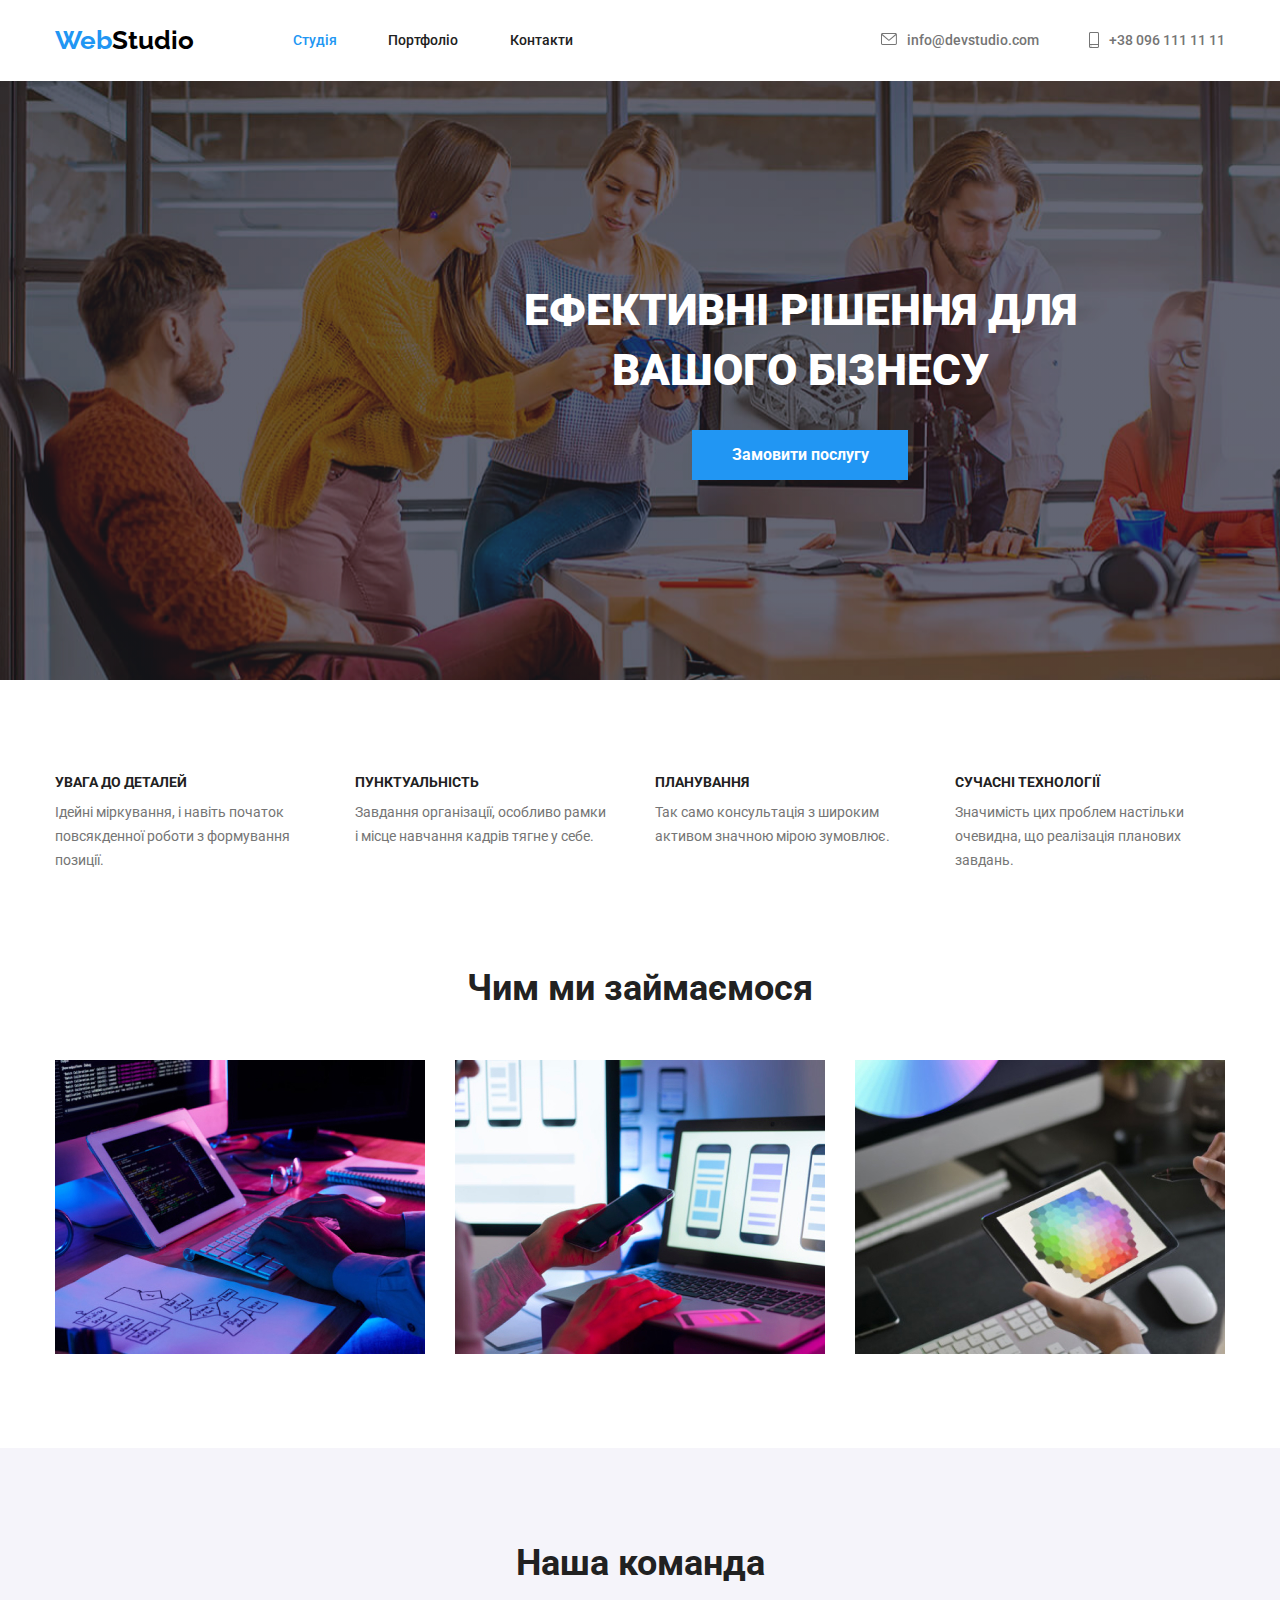
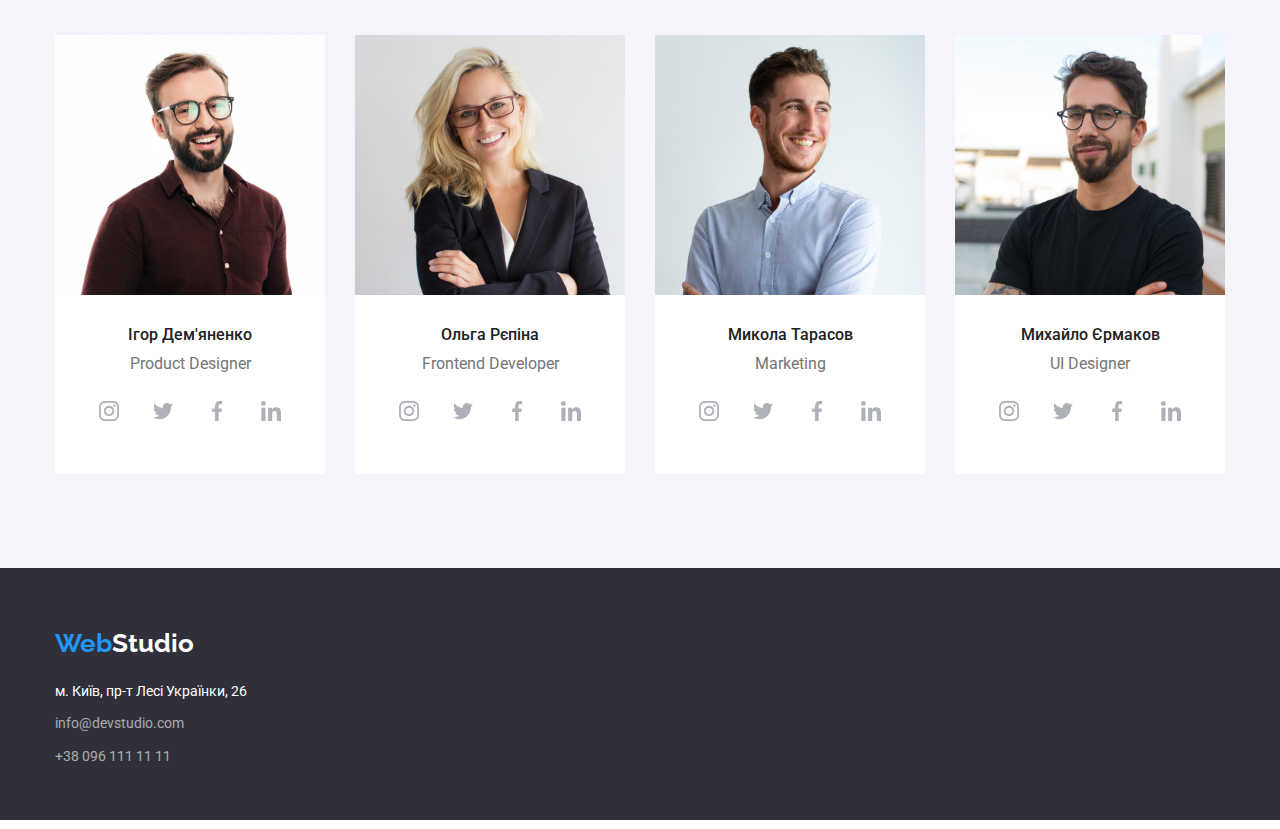
==== index.html @ 6aa3ef72 "Пробовал сделать ховер в хедере" ====
<!DOCTYPE html>
<html lang="en">
  <head>
    <meta charset="UTF-8" />
    <meta http-equiv="X-UA-Compatible" content="IE=edge" />
    <meta name="viewport" content="width=device-width, initial-scale=1.0" />
    <title>firstwork</title>
    <link rel="stylesheet" href="https://cdn.jsdelivr.net/npm/modern-normalize@1.1.0/modern-normalize.min.css">
    <link rel="stylesheet" href="./css/styles.css" />
    <link rel="preconnect" href="https://fonts.googleapis.com">
<link rel="preconnect" href="https://fonts.gstatic.com" crossorigin>
<link href="https://fonts.googleapis.com/css2?family=Raleway:wght@700&family=Roboto:wght@400;500;700&display=swap" rel="stylesheet">
  </head>

  <body>
    <header> 
      <div class="conteiner conteiner_header">
      <!-- logo -->
  
        <a class="logo" href="/">
        <p class="logo_studio">
          <span class="logo-web">Web</span>Studio</p>
      </a>
      
      <!-- navigation -->
      <nav class="nav">
        
        <ul class="nav_mid">
          <li class="nav_mid_one">
            <a class="nav_mid_active" href="">Студія</a>
          </li>
          <li class="nav_mid_two">
            <a class="nav_mid_portfolio" href="./portfolio.html">Портфоліо</a>
          </li>
          <li class="nav_mid_three">
            <a class="nav_mid_kontact" href="">Контакти</a>
          </li>
         </ul>
        
      

      

      <!-- navigationRight -->
      
      <ul class="nav_right">
         <div class="nav_right_logo_mail">
         <li>
          <svg class="icon_nav_right_mail">
          <use href="./images/sprite/symbol-defs.svg#icon-mail"></use>
          </svg>
         </li>
         <li>
          <a class="nav_right_mail" href="mailto:info@devstudio.com">info@devstudio.com</a>
         </li>
        </div>
         <div class="nav_right_number">
        <li>
          <a class="nav_right_num_color" href="tel:+380961111111">+38 096 111 11 11</a>
        </li>
        <svg class="icon-smartphone">
          <use href="./images/sprite/symbol-defs.svg#icon-smartphone"></use>
        </svg>
        </div>
      </ul>
      </nav>

    </header>

    <main>
      <!-- hero -->
    
      <section>
        <div class="conteiner hero_sect">
          <h1 class="hero_title">
          ЕФЕКТИВНІ РІШЕННЯ ДЛЯ
          ВАШОГО БІЗНЕСУ
         </h1>
    
        <button class="hero_btn" type="button">Замовити послугу</button>
        </div>
      </section>
    

      <!-- peculiarity -->
      <section class="peculiarity conteiner">
        <ul class="peculiarity-conteiner">
          <li class="peculiarite-item">
            <h3 class="peculiarity-title">УВАГА ДО ДЕТАЛЕЙ</h3>
            <p class="peculiarity-text">
              Ідейні міркування, і навіть початок повсякденної роботи з
              формування позиції.
            </p>
          </li>
          <li class="peculiarite-item">
            <h3 class="peculiarity-title">ПУНКТУАЛЬНІСТЬ</h3>
            <p class="peculiarity-text">
              Завдання організації, особливо рамки<br /> і місце навчання кадрів тягне
              у себе.
            </p>
          </li>
          <li class="peculiarite-item">
            <h3 class="peculiarity-title">ПЛАНУВАННЯ</h3>
            <p class="peculiarity-text">
              Так само консультація з широким активом значною мірою зумовлює.
            </p>
          </li>
          <li class="peculiarite-item">
            <h3 class="peculiarity-title">СУЧАСНІ ТЕХНОЛОГІЇ</h3>
            <p class="peculiarity-text">
              Значимість цих проблем настільки очевидна, що реалізація планових
              завдань.
            </p>
          </li>
        </ul>
      </section>
      <!-- progects -->
      <section class="progects">
        <div class="conteiner">
        <h2 class="progects_title">Чим ми займаємося</h2>
        <ul class="progect_img">
          <li>
            <img
              src="/images/whatwedo/noyt.jpg"
              alt="Ноутбук"
              width="370"
              height="294"
            />
          </li>
          <li>
            <img
              src="/images/whatwedo/tel.jpg"
              alt="Ноутбук и телефон"
              width="370"
              height="294"
            />
          </li>
          <li>
            <img
              src="/images/whatwedo/plansh.jpg"
              alt="Планшет"
              width="370"
              height="294"
            />
          </li>
        </ul>
      </div>
      </section>

      <!-- team -->
      <section class="team">
        <div class="conteiner">
        <h2 class="team_title">Наша команда</h2>
        <ul class="team_group">
          <li>
            <img class="team_img"
              src="/images/personal/pers1.jpg"
              alt="Первый сотрудник мужчина"
              width="270"
              height="260"
            />
            <div class="team_info">
              <p class="team_name">Ігор Дем'яненко</p>
              <p class="team_job">Product Designer</p>
              
          
                <ul class="team_icons">
                  <li>
                    <a class="team_icons_link" href="">
                    <svg class="team_icons_group">
                      <use href="./images/sprite/symbol-defs.svg#icon-instagram"></use>
                    </svg>  
                    </a>
                  </li>
                  <li>
                    <a class="team_icons_link" href="">
                    <svg class="team_icons_group">
                      <use href="./images/sprite/symbol-defs.svg#icon-twitter"></use>
                    </svg>
                    </a>
                  </li>
                  <li>
                    <a class="team_icons_link" href="">
                    <svg class="team_icons_group">
                      <use href="./images/sprite/symbol-defs.svg#icon-facebook"></use>
                    </svg>
                  </a>
                </li>
                  <li>
                    <a class="team_icons_link" href="">
                    <svg class="team_icons_group">
                        <use href="./images/sprite/symbol-defs.svg#icon-linkedin"></use>
                      </svg>
                    </a>
                  </li>
                </ul>

              
            </div>
          </li>
          <li>
            <img class="team_img"
              src="/images/personal/pers2.jpg"
              alt="Сотрудница"
              width="270"
              height="260"
            />
            <div class="team_info">
              <p class="team_name">Ольга Рєпіна</p>
              <p class="team_job">Frontend Developer</p>
              <ul class="team_icons">
                <li>
                  <a class="team_icons_link" href="">
                  <svg class="team_icons_group">
                    <use href="./images/sprite/symbol-defs.svg#icon-instagram"></use>
                  </svg>  
                  </a>
                </li>
                <li>
                  <a class="team_icons_link" href="">
                  <svg class="team_icons_group">
                    <use href="./images/sprite/symbol-defs.svg#icon-twitter"></use>
                  </svg>
                  </a>
                </li>
                <li>
                  <a class="team_icons_link" href="">
                  <svg class="team_icons_group">
                    <use href="./images/sprite/symbol-defs.svg#icon-facebook"></use>
                  </svg>
                </a>
              </li>
                <li>
                  <a class="team_icons_link" href="">
                  <svg class="team_icons_group">
                      <use href="./images/sprite/symbol-defs.svg#icon-linkedin"></use>
                    </svg>
                  </a>
                </li>
              </ul>
            </div>
          </li>
          <li>
            <img class="team_img"
              src="/images/personal/pers3.jpg"
              alt="Второй сотрудник"
              width="270"
              height="260"
            />
            <div class="team_info">
              <p class="team_name">Микола Тарасов</p>
              <p class="team_job">Marketing</p>
              <ul class="team_icons">
                <li>
                  <a class="team_icons_link" href="">
                  <svg class="team_icons_group">
                    <use href="./images/sprite/symbol-defs.svg#icon-instagram"></use>
                  </svg>  
                  </a>
                </li>
                <li>
                  <a class="team_icons_link" href="">
                  <svg class="team_icons_group">
                    <use href="./images/sprite/symbol-defs.svg#icon-twitter"></use>
                  </svg>
                  </a>
                </li>
                <li>
                  <a class="team_icons_link" href="">
                  <svg class="team_icons_group">
                    <use href="./images/sprite/symbol-defs.svg#icon-facebook"></use>
                  </svg>
                </a>
              </li>
                <li>
                  <a class="team_icons_link" href="">
                  <svg class="team_icons_group">
                      <use href="./images/sprite/symbol-defs.svg#icon-linkedin"></use>
                    </svg>
                  </a>
                </li>
              </ul>
            </div>
          </li>
          <li>
            <img class="team_img"
              src="/images/personal/pers4.jpg"
              alt="Третий сотрудник"
              width="270"
              height="260"
            />

            <div class="team_info">
              <p class="team_name">Михайло Єрмаков</p>
              <p class="team_job">UI Designer</p>
              <ul class="team_icons">
                <li>
                  <a class="team_icons_link" href="">
                  <svg class="team_icons_group">
                    <use href="./images/sprite/symbol-defs.svg#icon-instagram"></use>
                  </svg>  
                  </a>
                </li>
                <li>
                  <a class="team_icons_link" href="">
                  <svg class="team_icons_group">
                    <use href="./images/sprite/symbol-defs.svg#icon-twitter"></use>
                  </svg>
                  </a>
                </li>
                <li>
                  <a class="team_icons_link" href="">
                  <svg class="team_icons_group">
                    <use href="./images/sprite/symbol-defs.svg#icon-facebook"></use>
                  </svg>
                </a>
              </li>
                <li>
                  <a class="team_icons_link" href="">
                  <svg class="team_icons_group">
                      <use href="./images/sprite/symbol-defs.svg#icon-linkedin"></use>
                    </svg>
                  </a>
                </li>
              </ul>
            </div>
          </li>
        </ul>
      </div>
      </section>
    </main>

    <footer class="footer">
      <!-- footer -->
      <div class="conteiner">
      <a class="logo" href="/">
        <p class="logo-studio_footer"><span class="logo-web">Web</span>Studio</p>
      </a>
      <address class="address">
        <ul class="address_info">
          <li class="address_address">
            <a class="address_city" href="">м. Київ, пр-т Лесі Українки, 26</a>
          </li>
          <li class="address_address">
            <a class="address_link" href="mailto:info@devstudio.com">info@devstudio.com</a>
          </li>
          <li class="address_address">
            <a class="address_phone" href="tel:+380961111111">+38 096 111 11 11</a>
          </li>
        </ul>
      </address>
    </div>
    </footer>


  </body>
</html>
---- css/styles.css ----
/* 
цвет основного текста #757575 
цвет заголовков #212121
цвет при фокусе #2196F3
цвет в футере и при наведени на кнопки #FFFFFF
*/

:root{
    --primary-text-color: #757575;
    --title-text-color: #212121;
    --white-color: #FFFFFF;
    --accent-color: #2196F3;
    --bck-portfolio: #F5F4FA;
    --bckground-color: #2F303A;
    --social-icons: #AFB1B8
}
body{
    font-family: 'roboto';
    font-style: normal;
    font-weight: 400;
    color: var(--title-text-color);

    /* Убрал точки и подчеркивания */
}
li{
    list-style: none;
}
a{
    text-decoration: none;
}
                 /* h1 h2 h3 h4 */
.h2, h3, h4{
    font-weight: 700;
}
/* Убрал отступы */
h1, 
h2,
h3,
h4,
p {
    margin-top: 0;
    margin-bottom: 0;
}
ul,
ol {
    margin-top: 0;
    margin-bottom: 0;
    padding-left: 0;
}
/* Что-бы не было отступов между картинками */
img {
    display: block;
}
.link {
    text-decoration: none;
}
.list {
    list-style: none;
}
.conteiner {
    width: 1200px;
    margin-left: auto;
    margin-right: auto;
    padding-left: 15px;
    padding-right: 15px;
}
/* =============================HEADER SECTION ============================*/
/* LOGO */
.conteiner_header {
    display: flex;
    align-items: center;

}


.logo{
    text-decoration: none;
    font-family: 'raleway';
    font-weight: 700;
    font-size: 26px;
    line-height: 1.2;
}

.logo_studio{
    color: #000000;
    margin-right: 93px;
    width: 145px;
}

.logo-web{
    color: var(--accent-color);
}

/* NAVIGATION */
.nav{
    display: flex;
    flex-grow: 1;
    color: var(--title-text-color);
    font-weight: 500;
    font-size: 14px;
    line-height: 1.2;
    padding-bottom: 32px;
    padding-top: 32px;
}
.nav_mid_active{
    color: var(--accent-color);
}
/* nav mid portfolio */
.nav_mid {
    display: flex;
}
a.nav_mid_st{
    text-decoration: none;
}
.nav_mid_st ,.nav_mid_portfolio ,.nav_mid_kontact{
    text-decoration: none;
    list-style: none;
    color: var(--title-text-color);
    font-weight: 500;
    font-size: 14px;
    line-height: 1.2;
}

.nav_mid_one,
.nav_mid_two,
.nav_mid_three:not(:last-child) {
    margin-right: 50px;
}
.nav_mid_one {
    width: 45px;
}
.nav_mid_two {
    width: 72px;
}
.nav_mid_three {
    width: 64px;
}
/* NAV RIGHT */
.nav_right {
    display: flex;
    margin-left: auto;
    gap: 50px;
    color: var(--primary-text-color);
}

.nav_right_logo_mail {
    display: flex;
    align-items: center;
    gap: 10px;
}
.icon_nav_right_mail {
    fill: var(--primary-text-color);
    border: 24px;
    width: 16px;
    height: 12px;
}

.icon_nav_right_mail:hover {
    fill: var(--accent-color);
}
a.nav_right_mail{
    text-decoration: none;
    color: var(--primary-text-color);
}
a.nav_right_mail:hover {
    color: var(--accent-color);
}

.nav_right_number{
    display: flex;
    flex-direction: row-reverse;
    align-items: center;
    gap: 10px;
}
.nav_right_num_color {
    color: var(--primary-text-color);
}
.nav_right_num_color:hover {
    color: #2196F3;
}
.icon-smartphone {
    width: 10px;
    height: 16px;
    fill: var(--primary-text-color);
}
.icon-smartphone:hover {
    fill: var(--accent-color);
}
 /* ==========================HEADER SECTION=============================== */

 /* ===========================HERO SECTION ================================*/
.hero_sect {
    display: flex;
    flex-direction: column;
    align-items: center;
    width: 1600px;
    padding-top: 200px;
    padding-bottom: 200px;
    background-color: #C4C4C4;
    background-image:linear-gradient(rgba(47, 48, 58, 0.4),rgba(47, 48, 58, 0.4)), url(/images/hero/hero.png);
    background-size: cover;
}
.hero_title {
    text-align: center;
    width: 696px;
    font-weight: 900;
    font-size: 44px;
    line-height: 1.36;
    color: var(--white-color);
    margin-bottom: 30px;
}

.hero_btn {
    width: 216px;
    height: 50px;
    padding: 0;
    border: 0;
    text-align: center;
    font-family: Roboto;
    color: var(--white-color);
    background-color: var(--accent-color);
    font-weight: 700;
    font-size: 16px;
    line-height: 1.9;
} 




 /*============================= HERO SECTION============================== */

 /*=========================== PECULIARITY SECTION========================*/

.peculiarity-conteiner{
    display: flex;
    padding-top: 94px;
    gap: 30px;
    padding-bottom: 47px;
}
.peculiarite-item{
    width: 270px;
}                             
.peculiarity-title{
    font-size: 14px;
    line-height: 1.2;
    margin-bottom: 10px;
}

.peculiarity-text{
    width: 255px;
    color: var(--primary-text-color);
    font-size: 14px;
    line-height: 1.7;
}
  /*=========================PECULIARITY SECTION=======================*/

/* =============================PROGECTS SECTION =======================*/

.progects_title{
    padding-top: 47px;
    font-size: 36px;
    line-height: 1.2;
    display: block;
    text-align: center;
    margin-bottom: 50px;
}
    

.progect_img {
    display: flex;
    gap: 30px;
    padding-bottom: 94px;
}
  /* =========================PROGECTS SECTION ========================*/

/* ============================TEAM SECTION ============================*/
.team {
    background-color: #F5F4FA;;
    padding-bottom: 94px;

}
.team_title{
    font-size: 36px;
    line-height: 1.2;
    display: block;
    text-align: center;
    margin-bottom: 50px;
    padding-top: 94px;
}
.team_group {
    display: flex;
    gap: 30px;
}

.team_info {
    padding-top: 30px;
    text-align: center;
    background-color: var(--white-color);

}

.team_name{
    font-weight: 500;
    font-size: 16px;
    line-height: 1.2;
    margin-bottom: 10px;
    
}
.team_job{
    color: var(--primary-text-color);
    font-size: 16px;
    line-height: 1.2;
    text-align: center;
}
.team_icons {
    padding-bottom: 41px;
    display: flex;
    margin-top: 16px;
    justify-content: center;
    gap: 10px;
}
.team_icons_link {
    display: flex;
    justify-content: center;
    align-items: center;
    border-radius: 50%;
    width: 44px;
    height: 44px;
}
.team_icons_link:hover,
.team_icons_link:focus {
    background-color: var(--accent-color);
}

.team_icons_group {
    width: 20px;
    height: 20px;
    fill: var(--social-icons);
}
.team_icons_link:hover .team_icons_group,
.team_icons_link:focus .team_icons_group {
    fill: var(--white-color);
}
  /* ============================TEAM SECTION ==========================*/

/*================================ FOOTER SECTION/ ====================*/
.footer {
    height: 252px;
    background-color: var(--bckground-color);
}            
                  

.logo-studio_footer {
    color: var(--white-color);   
    padding-top: 60px;
    margin-bottom: 20px;
}
.address_info {
    width: 231px;
    padding-bottom: 60px;
    font-size: 14px;
    line-height: 1.7;
    font-style: normal;
    display: block;
}
.address_address:not(:last-child) {
    margin-bottom: 9px;
}
.address_city {
    color: var(--white-color);
}
.address_link{
    color: rgba(255, 255, 255, 0.6);
}
.address_phone {
    color: rgba(255, 255, 255, 0.6);
}
/* =======================FOOTER SECTION========================/ */

  /* =====================PORTFOLIO SECTION======================*/

         
.portfolio_button{
    
    padding-top: 94px;
    display: flex;
    justify-content: center;
    column-gap: 8px;
    margin-bottom: 34px;
}

.p_button {
    height: 38px;
    border: 0;
    font-family: roboto;
    font-style: normal;
    font-weight: 500;
    font-size: 16px;
    line-height: 1.62;
}
.p_button:hover {
    background-color: var(--accent-color);
    color: var(--white-color);
}

.portfolio_btn_one {
    padding-left: 25px;
    padding-right: 25px;
    
   
    min-width: 72px;
}
.portfolio_btn_two {
    
    min-width: 125px;
}
.portfolio_btn_three {
   
    min-width: 112px;

}
.portfolio_btn_fore {
    
    min-width: 103px;

}
.portfolio_btn_five{
    min-width: 130px;

}
/* PORTFOLIO_IMG */
.portfolio_img{
    padding-bottom: 94px;
    display: flex;
    flex-wrap: wrap;
    row-gap: 30px;
    column-gap: 30px;
}
.p_block {
    width: 370px;
    height: 404px;
}
.portfolio_img_info {
    padding-top: 20px;
    padding-bottom: 20px;
    padding-left: 24px;
}
.portfolio_title{
    font-size: 18px;
    line-height: 2;
    margin-bottom: 4px;
}
.portfolio_text{
    color: var(--primary-text-color);
    font-size: 16px;
    line-height: 1.9;
}





 /* ========================PORTFOLIO SECTION===========================*/
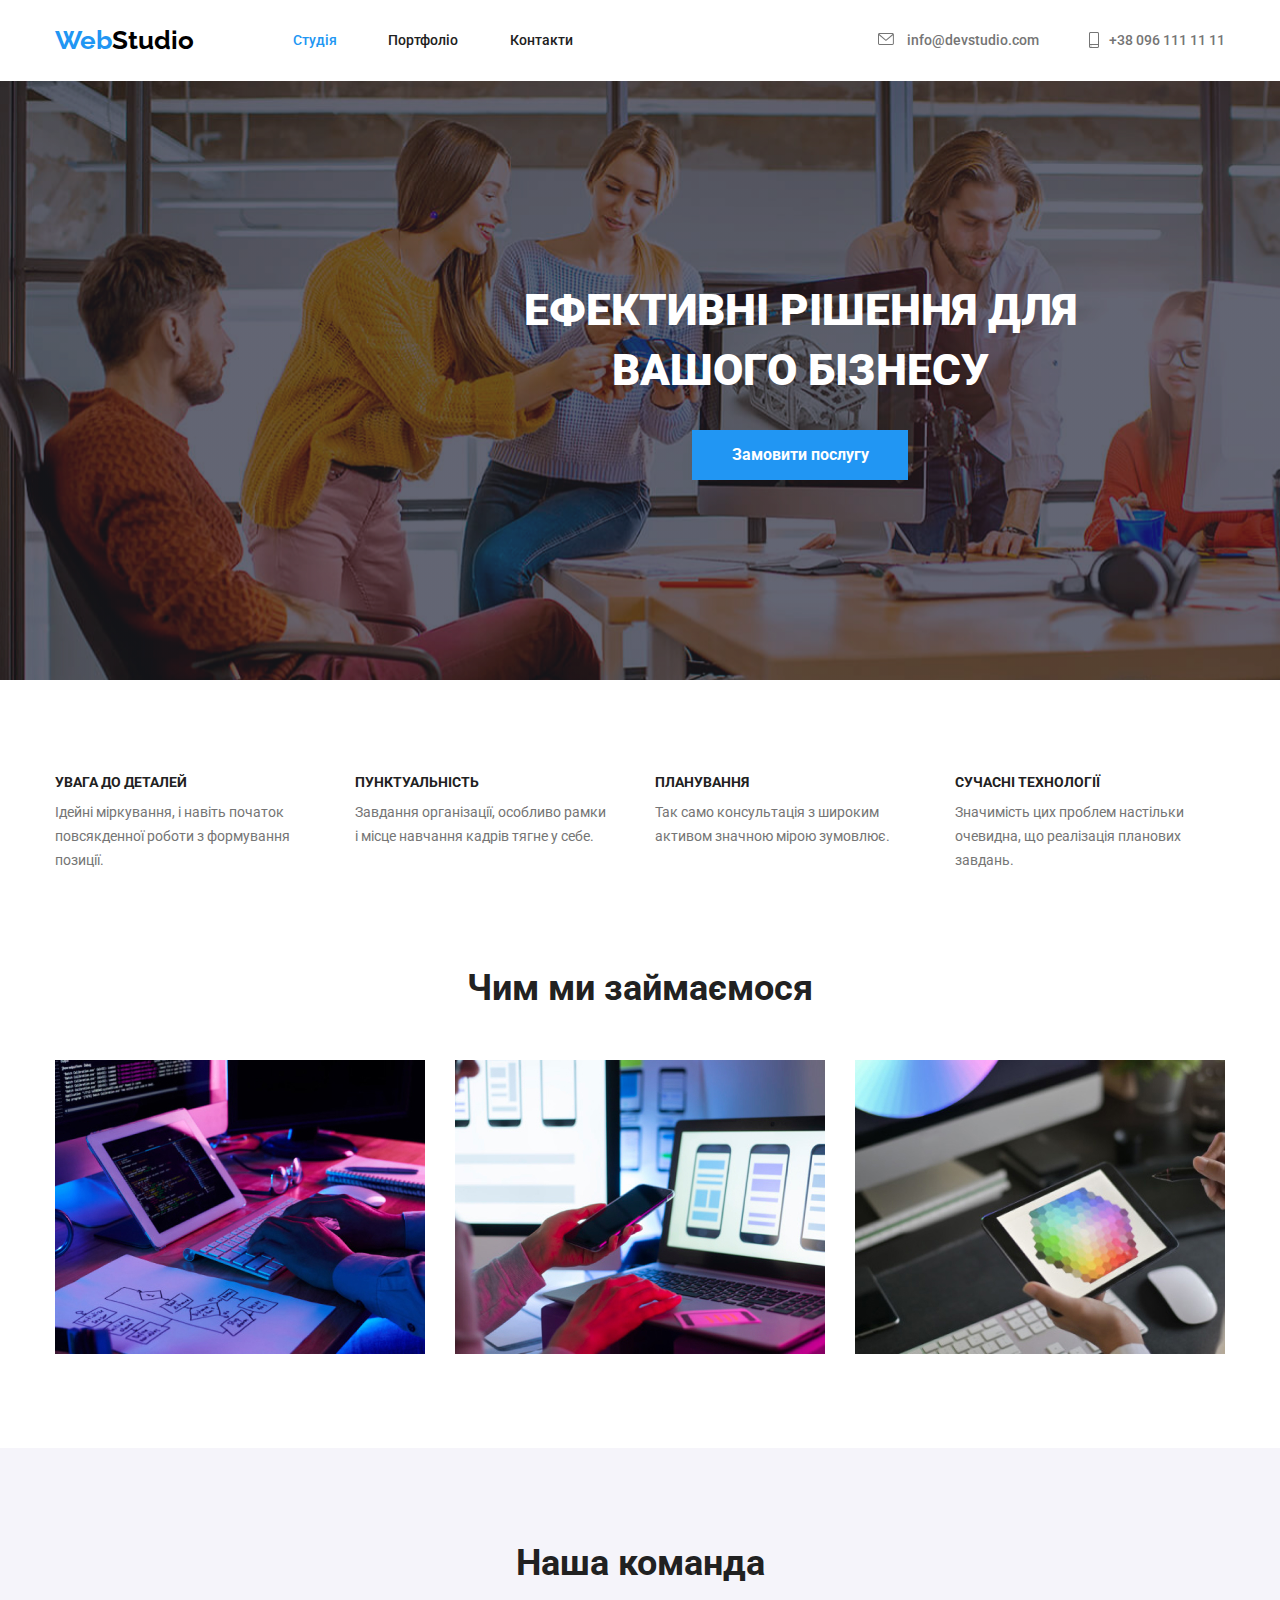
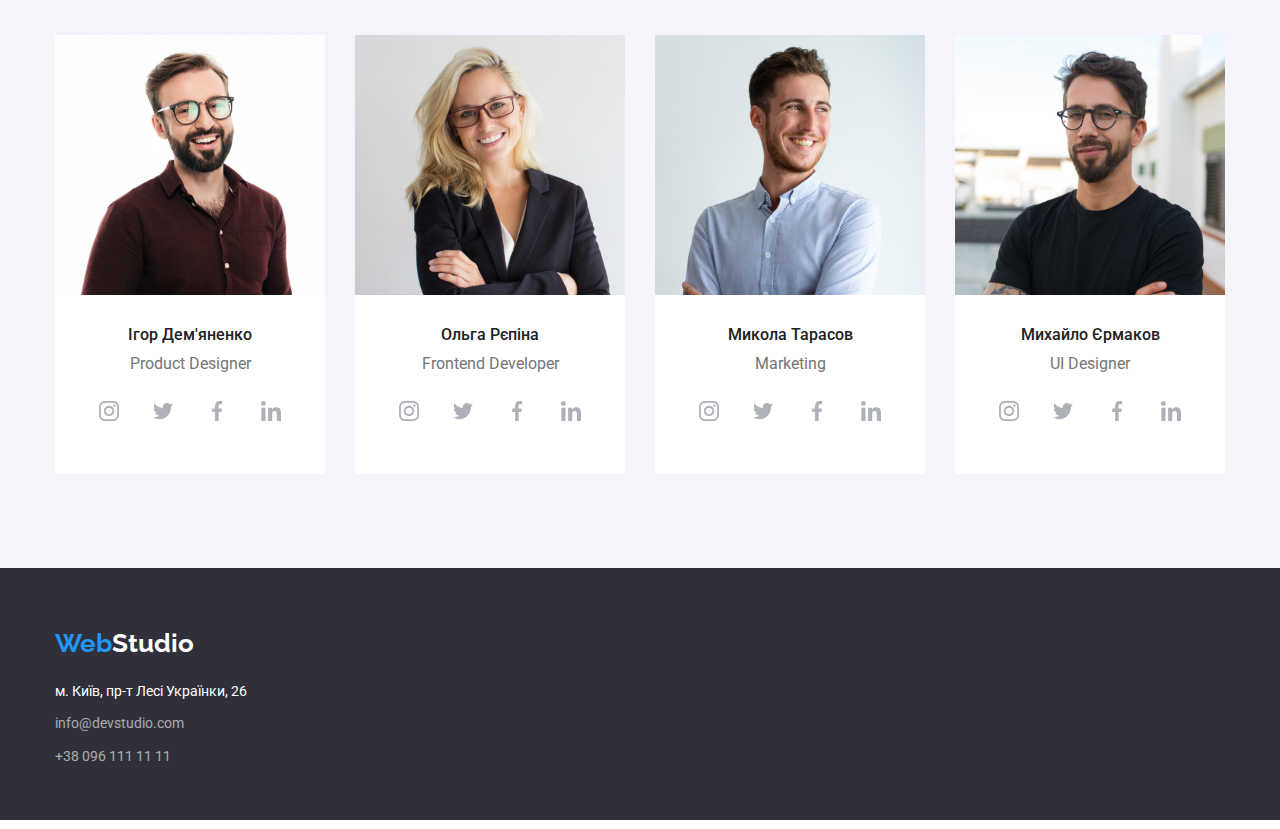
==== commit 4ecadba9: "Опять переделал правую навигацию в хедере" ====
--- a/index.html
+++ b/index.html
@@ -45,22 +45,33 @@
       
       <ul class="nav_right">
          <div class="nav_right_logo_mail">
-         <li>
-          <svg class="icon_nav_right_mail">
-          <use href="./images/sprite/symbol-defs.svg#icon-mail"></use>
+
+        
+
+         <li class="nav_right_mail_group">
+           <svg 
+            width="16"
+            height="12" 
+            class="icon_nav_right_mail">
+            <use class="icon_nav_right_mail_io" href="./images/sprite/symbol-defs.svg#icon-mail"></use>
+           </svg>
+           <a class="nav_right_mail" href="mailto:info@devstudio.com">info@devstudio.com</a> 
+        </li>
+
+        </div>
+
+         <div class="nav_right_number">
+        <li class="nav_right_number_group">
+          <svg
+           width="10"
+           height="16" 
+             class="icon-smartphone">
+            <use href="./images/sprite/symbol-defs.svg#icon-smartphone"></use>
           </svg>
-         </li>
-         <li>
-          <a class="nav_right_mail" href="mailto:info@devstudio.com">info@devstudio.com</a>
-         </li>
-        </div>
-         <div class="nav_right_number">
-        <li>
           <a class="nav_right_num_color" href="tel:+380961111111">+38 096 111 11 11</a>
         </li>
-        <svg class="icon-smartphone">
-          <use href="./images/sprite/symbol-defs.svg#icon-smartphone"></use>
-        </svg>
+        
+
         </div>
       </ul>
       </nav>
@@ -198,6 +209,7 @@
               
             </div>
           </li>
+
           <li>
             <img class="team_img"
               src="/images/personal/pers2.jpg"
@@ -241,6 +253,7 @@
             </div>
           </li>
           <li>
+
             <img class="team_img"
               src="/images/personal/pers3.jpg"
               alt="Второй сотрудник"
@@ -251,6 +264,7 @@
               <p class="team_name">Микола Тарасов</p>
               <p class="team_job">Marketing</p>
               <ul class="team_icons">
+
                 <li>
                   <a class="team_icons_link" href="">
                   <svg class="team_icons_group">
@@ -258,6 +272,7 @@
                   </svg>  
                   </a>
                 </li>
+
                 <li>
                   <a class="team_icons_link" href="">
                   <svg class="team_icons_group">
@@ -265,6 +280,7 @@
                   </svg>
                   </a>
                 </li>
+
                 <li>
                   <a class="team_icons_link" href="">
                   <svg class="team_icons_group">
@@ -272,6 +288,7 @@
                   </svg>
                 </a>
               </li>
+
                 <li>
                   <a class="team_icons_link" href="">
                   <svg class="team_icons_group">
@@ -279,9 +296,11 @@
                     </svg>
                   </a>
                 </li>
+
               </ul>
             </div>
           </li>
+
           <li>
             <img class="team_img"
               src="/images/personal/pers4.jpg"
@@ -325,6 +344,7 @@
               </ul>
             </div>
           </li>
+
         </ul>
       </div>
       </section>
--- a/css/styles.css
+++ b/css/styles.css
@@ -140,21 +140,22 @@
     display: flex;
     margin-left: auto;
     gap: 50px;
-    color: var(--primary-text-color);
+    
 }
 
 .nav_right_logo_mail {
     display: flex;
     align-items: center;
-    gap: 10px;
 }
 .icon_nav_right_mail {
     fill: var(--primary-text-color);
     border: 24px;
-    width: 16px;
-    height: 12px;
-}
-
+    margin-right: 10px;
+    
+}
+.nav_right_mail_group {
+    display: block;
+}
 .icon_nav_right_mail:hover {
     fill: var(--accent-color);
 }
@@ -166,11 +167,11 @@
     color: var(--accent-color);
 }
 
-.nav_right_number{
-    display: flex;
-    flex-direction: row-reverse;
-    align-items: center;
-    gap: 10px;
+
+
+.nav_right_number_group {
+    display: flex;
+    justify-self: center;
 }
 .nav_right_num_color {
     color: var(--primary-text-color);
@@ -179,8 +180,7 @@
     color: #2196F3;
 }
 .icon-smartphone {
-    width: 10px;
-    height: 16px;
+    margin-right: 10px;
     fill: var(--primary-text-color);
 }
 .icon-smartphone:hover {
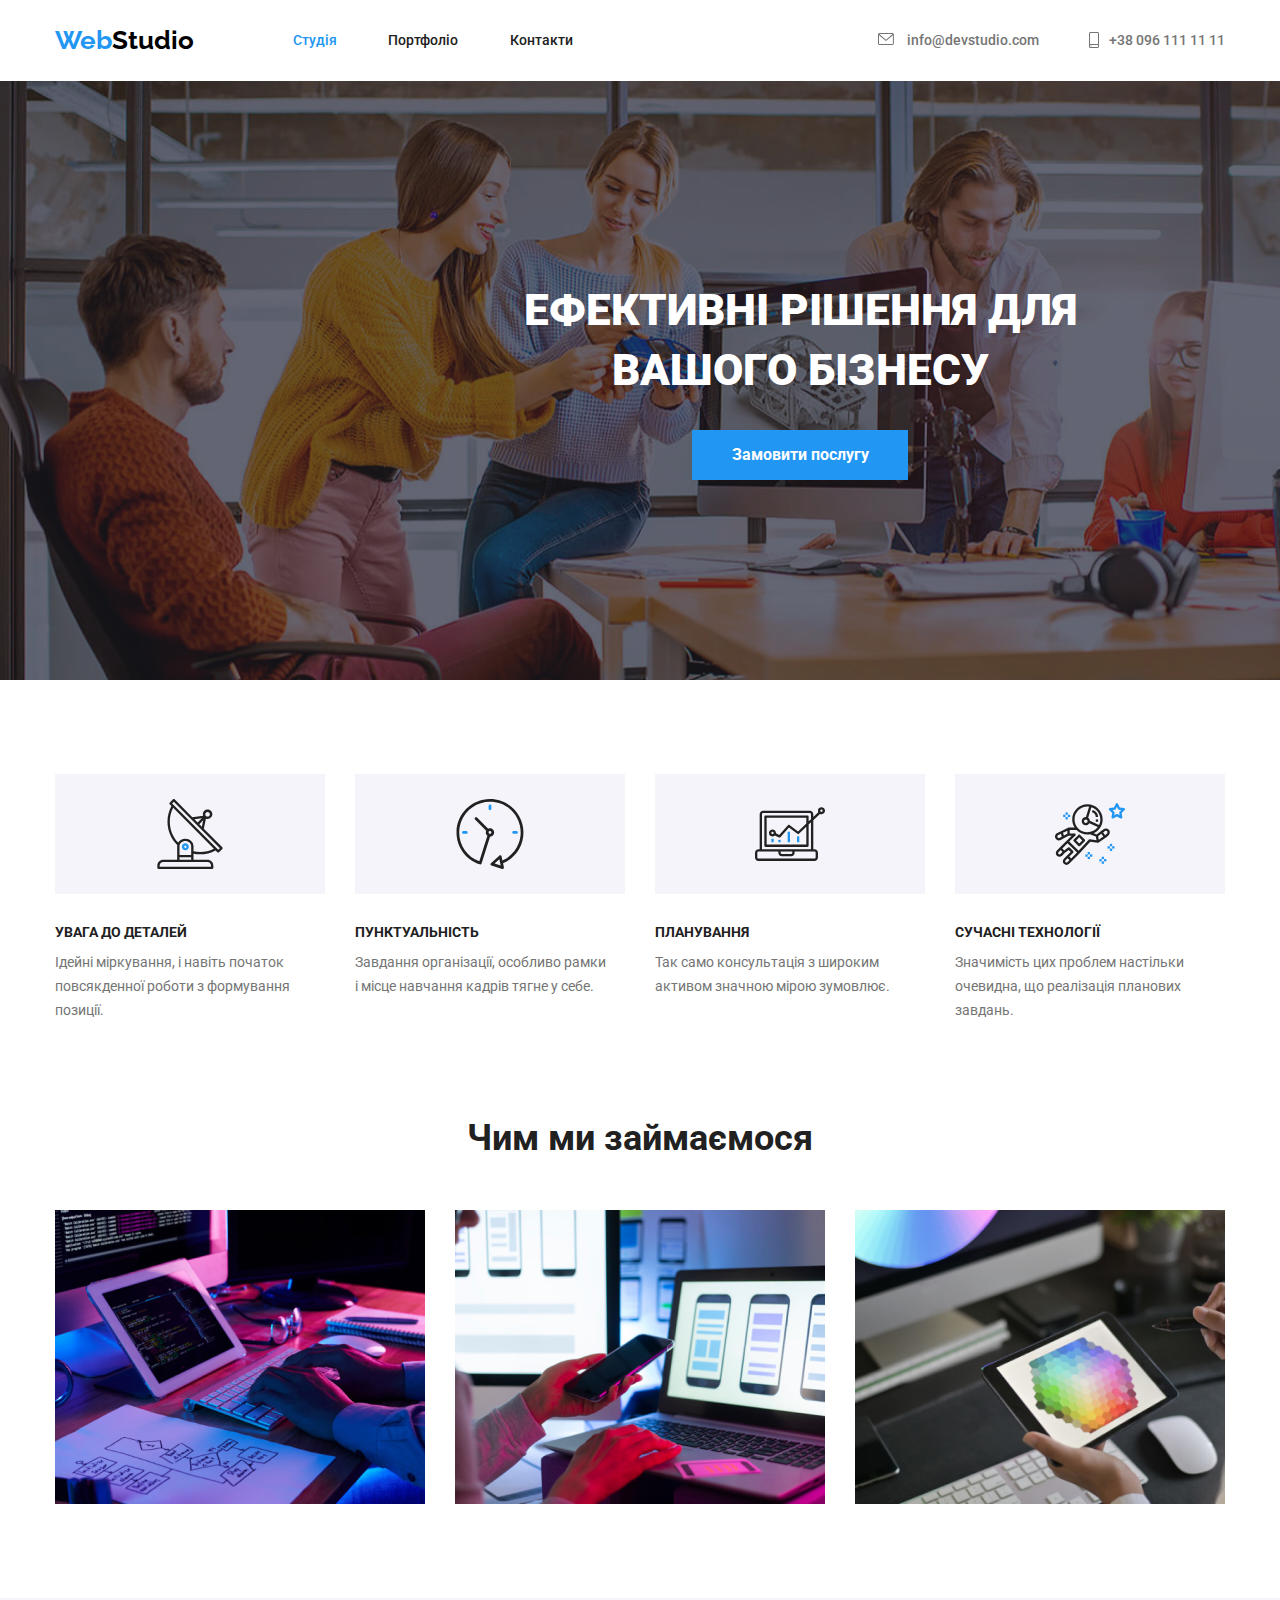
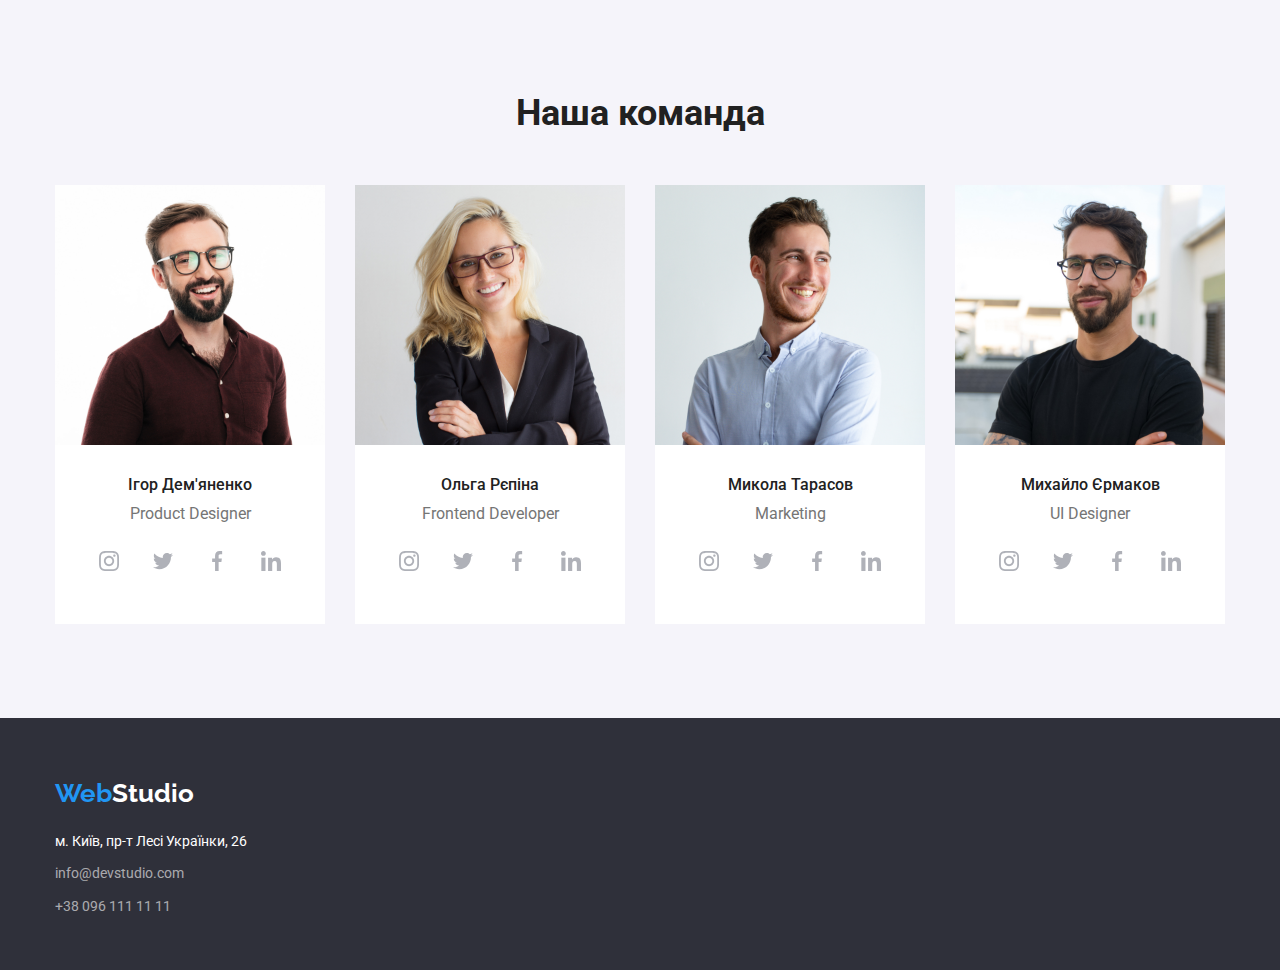
==== commit 9ec39c84: "Секция Perc" ====
--- a/index.html
+++ b/index.html
@@ -96,33 +96,67 @@
       <!-- peculiarity -->
       <section class="peculiarity conteiner">
         <ul class="peculiarity-conteiner">
+          
           <li class="peculiarite-item">
+            <div class="peculiarite-item_img">
+            <svg
+            width="70"
+            height="70">
+              <use href="./images/sprite/symbol-defs.svg#icon-antenna1"></use>
+            </svg>
+            </div>
             <h3 class="peculiarity-title">УВАГА ДО ДЕТАЛЕЙ</h3>
             <p class="peculiarity-text">
               Ідейні міркування, і навіть початок повсякденної роботи з
               формування позиції.
             </p>
-          </li>
+          
+          </li>
+          
           <li class="peculiarite-item">
+            <div class="peculiarite-item_img">
+              <svg
+              width="70"
+              height="70">
+                <use href="./images/sprite/symbol-defs.svg#icon-clock2"></use>
+              </svg>
+              </div>
             <h3 class="peculiarity-title">ПУНКТУАЛЬНІСТЬ</h3>
             <p class="peculiarity-text">
               Завдання організації, особливо рамки<br /> і місце навчання кадрів тягне
               у себе.
             </p>
           </li>
+          
           <li class="peculiarite-item">
+            <div class="peculiarite-item_img">
+              <svg
+              width="70"
+              height="70">
+                <use href="./images/sprite/symbol-defs.svg#icon-diagram3"></use>
+              </svg>
+              </div>
             <h3 class="peculiarity-title">ПЛАНУВАННЯ</h3>
             <p class="peculiarity-text">
               Так само консультація з широким активом значною мірою зумовлює.
             </p>
           </li>
+          
           <li class="peculiarite-item">
+            <div class="peculiarite-item_img">
+              <svg
+              width="70"
+              height="70">
+                <use href="./images/sprite/symbol-defs.svg#icon-astronaut4"></use>
+              </svg>
+              </div>
             <h3 class="peculiarity-title">СУЧАСНІ ТЕХНОЛОГІЇ</h3>
             <p class="peculiarity-text">
               Значимість цих проблем настільки очевидна, що реалізація планових
               завдань.
             </p>
           </li>
+
         </ul>
       </section>
       <!-- progects -->
--- a/css/styles.css
+++ b/css/styles.css
@@ -237,9 +237,18 @@
     gap: 30px;
     padding-bottom: 47px;
 }
-.peculiarite-item{
+.peculiarite-item_img{
+    padding-left: 100px;
+    padding-right: 100px;
+    display: flex;
+    justify-content: center;
+    align-items: center;
     width: 270px;
-}                             
+    height: 120px;
+    margin-bottom: 30px;
+    background-color: var(--bck-portfolio);
+}
+          
 .peculiarity-title{
     font-size: 14px;
     line-height: 1.2;
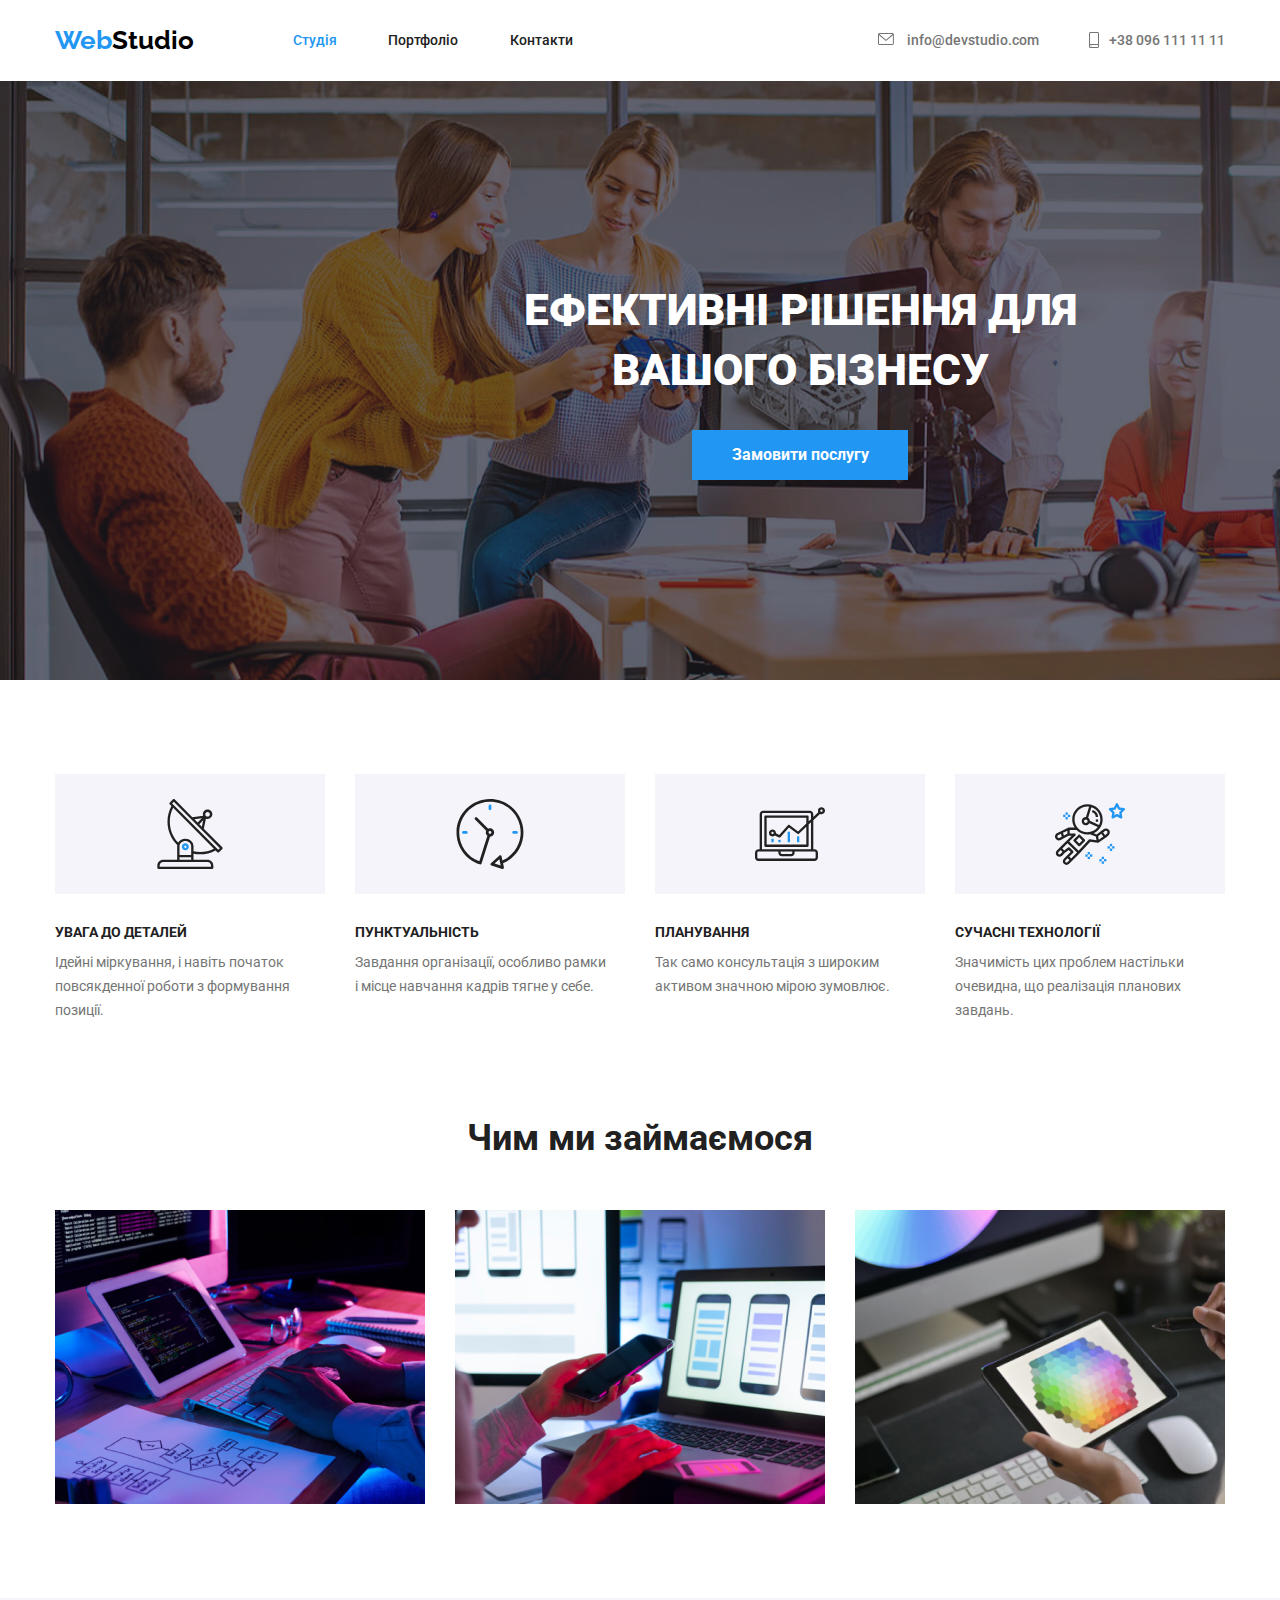
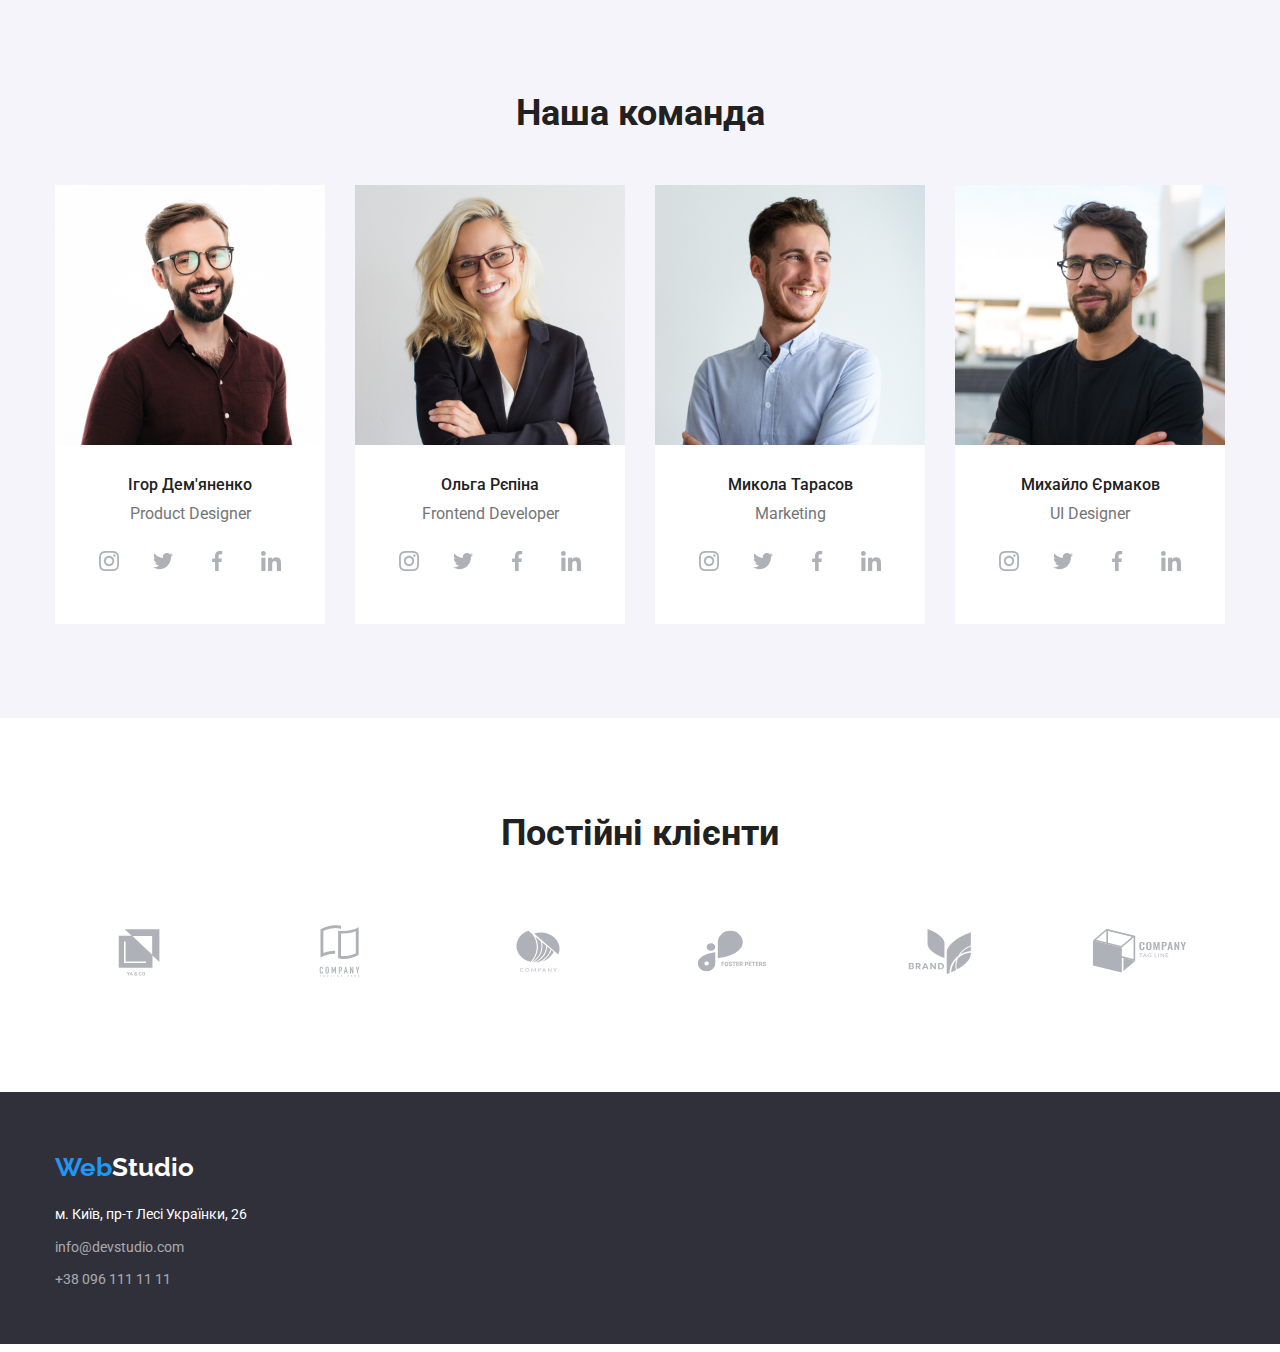
==== commit 4cf9ef80: "Our clients" ====
--- a/index.html
+++ b/index.html
@@ -382,6 +382,66 @@
         </ul>
       </div>
       </section>
+
+      <!-- OUR CLIENTS -->
+      <section>
+        <div class="conteiner client_conteiner">
+        <h2 class="clients_title">
+          <p>Постійні клієнти</p>
+        </h2>
+      
+      <ul class="client_img_block">
+        <li class="client_img">
+          <svg
+          width="106"
+          height="60">
+            <use href="./images/sprite/symbol-defs.svg#icon-logo1"></use>
+          </svg>
+        </li >
+        
+        <li class="client_img">
+          <svg
+          width="106"
+          height="60">
+            <use href="./images/sprite/symbol-defs.svg#icon-logo2"></use>
+          </svg>
+        </li >
+        
+        <li class="client_img">
+          <svg
+          width="106"
+          height="60">
+            <use href="./images/sprite/symbol-defs.svg#icon-logo3"></use>
+          </svg>
+        </li >
+        
+        <li class="client_img">
+          <svg
+          width="106"
+          height="60">
+            <use href="./images/sprite/symbol-defs.svg#icon-logo4"></use>
+          </svg>
+        </li >
+        
+        <li class="client_img">
+          <svg
+          width="106"
+          height="60">
+            <use href="./images/sprite/symbol-defs.svg#icon-logo5"></use>
+          </svg>
+        </li >
+        <li class="client_img">
+        <svg
+          width="106"
+          height="60">
+            <use href="./images/sprite/symbol-defs.svg#icon-logo6"></use>
+          </svg>
+        </li>
+      
+      </ul>
+    </div>
+      </section>
+      
     </main>
 
     <footer class="footer">
--- a/css/styles.css
+++ b/css/styles.css
@@ -352,6 +352,37 @@
 }
   /* ============================TEAM SECTION ==========================*/
 
+  /* ===========================OUR CLIENTS ===========================*/
+.clients_title {
+    font-size: 36px;
+    line-height: 1.2;
+    display: block;
+    text-align: center;
+    margin-bottom: 50px;
+}
+.client_conteiner {
+    padding-top: 94px;
+    padding-bottom: 94px;
+}
+.client_img_block {
+    display: flex;
+    gap: 30px;
+}
+.client_img {
+    padding-left: 32px;
+    padding-right: 32px;
+    fill: var(--social-icons);
+    display: flex;
+    justify-content: center;
+    align-items: center;
+    width: 170px;
+    height: 92px;
+}
+.client_img:hover {
+    fill: var(--accent-color);
+}
+  /* ===========================OUR CLIENTS ===========================*/
+
 /*================================ FOOTER SECTION/ ====================*/
 .footer {
     height: 252px;
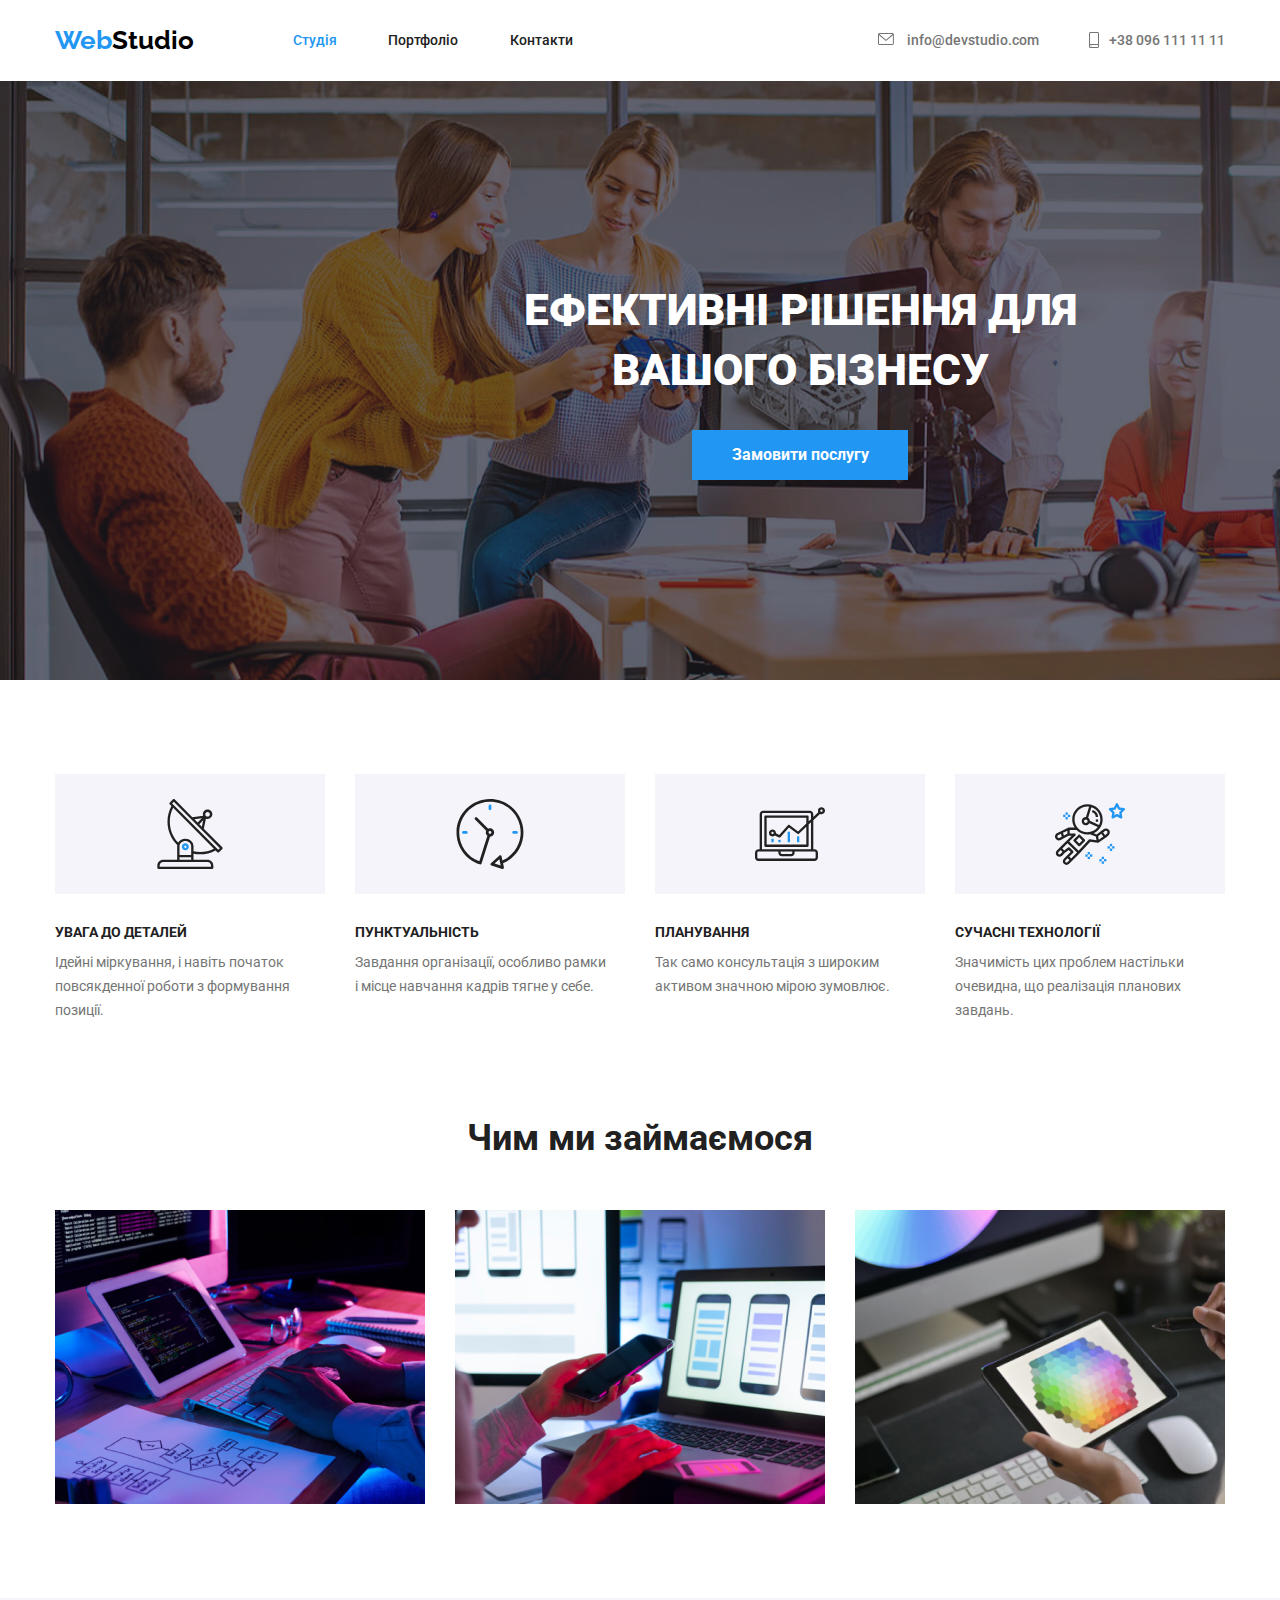
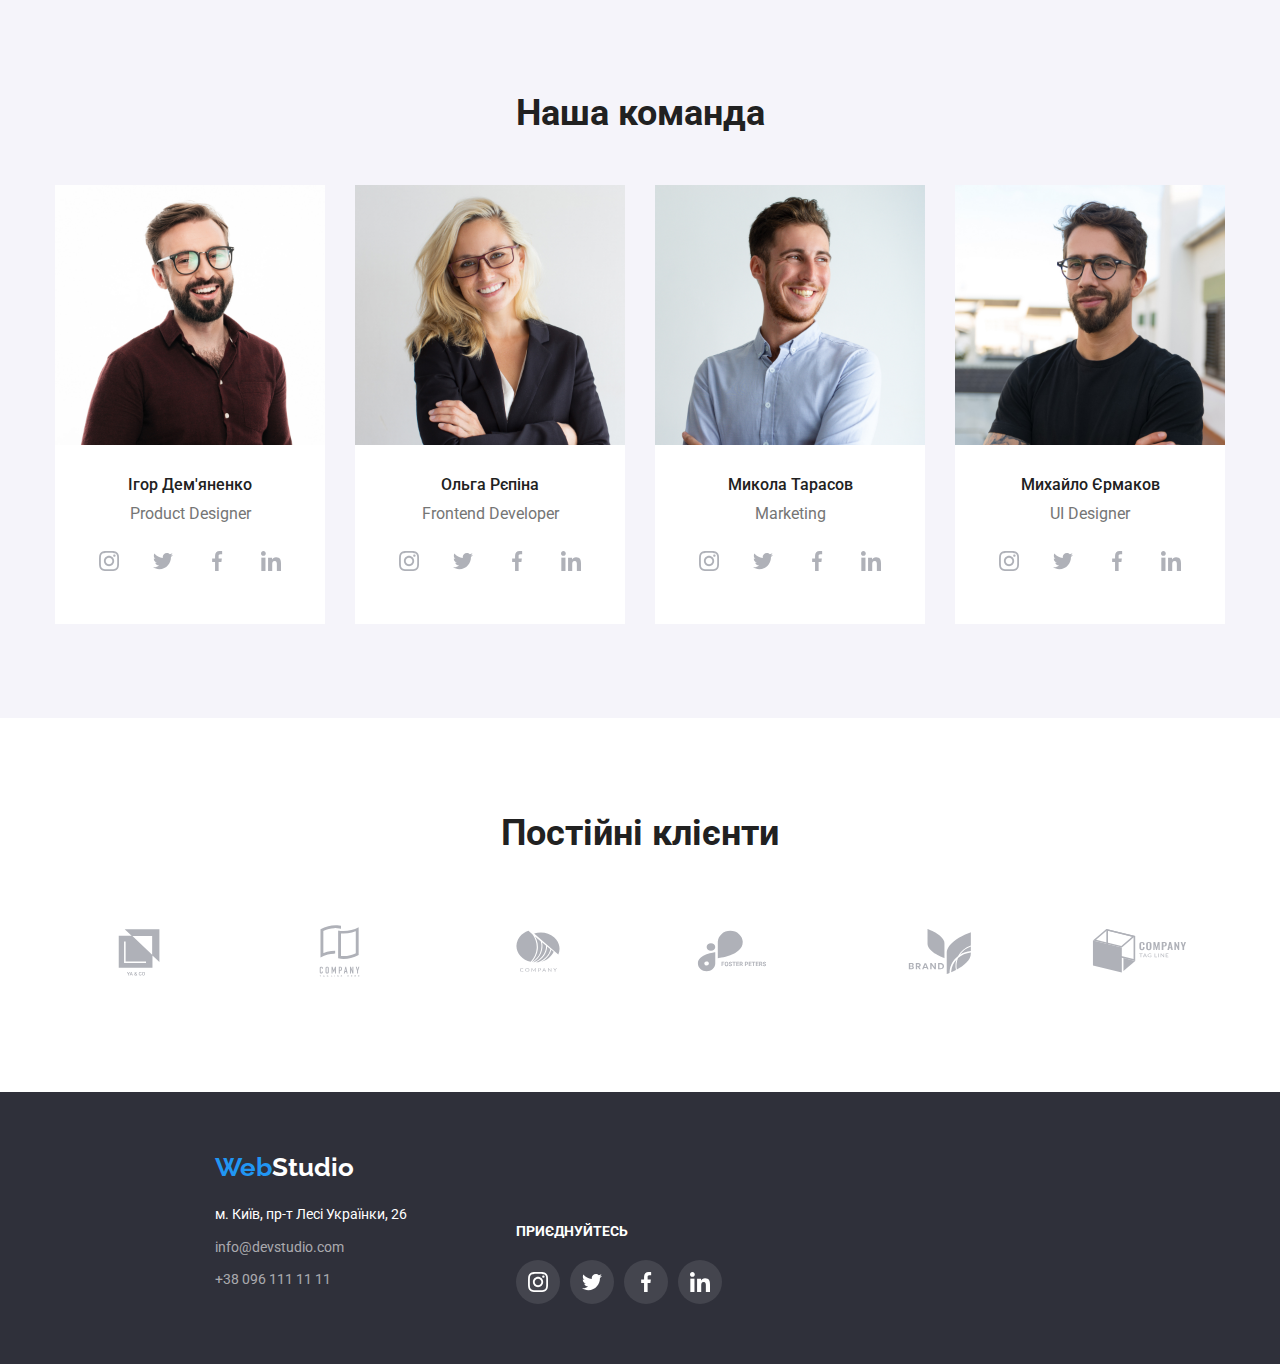
==== commit 39d67169: "Socials в футере" ====
--- a/index.html
+++ b/index.html
@@ -444,13 +444,18 @@
       
     </main>
 
-    <footer class="footer">
-      <!-- footer -->
-      <div class="conteiner">
+    <footer>
+      <div class="footer_conteiner">
+        <div class="conteiner footer_conteiner_flex">
+        
+        <div>
       <a class="logo" href="/">
         <p class="logo-studio_footer"><span class="logo-web">Web</span>Studio</p>
       </a>
+
+      
       <address class="address">
+        
         <ul class="address_info">
           <li class="address_address">
             <a class="address_city" href="">м. Київ, пр-т Лесі Українки, 26</a>
@@ -463,6 +468,51 @@
           </li>
         </ul>
       </address>
+        </div>
+
+      <div class="footer_block_socials">
+      <h3 class="footer_title_h">
+        <p>
+          ПРИЄДНУЙТЕСЬ
+        </p>
+      </h3>
+      <ul class="footer_img_flex">
+        <li class="footer_title_img">
+          <svg 
+          width="20"
+          height="20">
+            <use href="./images/sprite/symbol-defs.svg#icon-instagram"></use>
+          </svg>
+        </li>
+
+      <li class="footer_title_img">
+        <svg 
+        width="20"
+        height="20">
+          <use href="./images/sprite/symbol-defs.svg#icon-twitter"></use>
+        </svg>
+      </li>
+       
+      <li class="footer_title_img">
+          <svg 
+          width="20"
+          height="20">
+          <use href="./images/sprite/symbol-defs.svg#icon-facebook"></use>
+        </svg>
+      </li>
+        
+      <li class="footer_title_img">
+          <svg 
+          width="20"
+          height="20">
+          <use href="./images/sprite/symbol-defs.svg#icon-linkedin"></use>
+        </svg>
+      </li>
+      </ul>
+    </div>
+    
+    
+    </div>
     </div>
     </footer>
 
--- a/css/styles.css
+++ b/css/styles.css
@@ -384,24 +384,45 @@
   /* ===========================OUR CLIENTS ===========================*/
 
 /*================================ FOOTER SECTION/ ====================*/
-.footer {
-    height: 252px;
+           
+.footer_conteiner {
     background-color: var(--bckground-color);
-}            
-                  
+    width: 1600px;
+    margin-left: auto;
+    margin-right: auto;
+}       
+.footer_conteiner_flex {
+    display: flex;
+    padding-bottom: 60px;
+    padding-top: 60px;
+}     
 
 .logo-studio_footer {
-    color: var(--white-color);   
-    padding-top: 60px;
+    color: var(--white-color);  
     margin-bottom: 20px;
 }
+.footer_img_flex {
+    display: flex;
+    gap: 10px;
+    margin-top: 20px;
+}
+.footer_title_h {
+    font-size: 14px;
+    line-height: 1.14;
+    color: var(--white-color);
+
+}
+
 .address_info {
     width: 231px;
-    padding-bottom: 60px;
     font-size: 14px;
     line-height: 1.7;
     font-style: normal;
     display: block;
+    margin-right: 70px;
+}
+.footer_block_socials {
+    padding-top: 72px;
 }
 .address_address:not(:last-child) {
     margin-bottom: 9px;
@@ -414,6 +435,19 @@
 }
 .address_phone {
     color: rgba(255, 255, 255, 0.6);
+}
+.footer_title_img {
+    display: flex;
+    justify-content: center;
+    align-items: center;
+    width: 44px;
+    height: 44px;
+    fill: var(--white-color);
+    background-color: rgba(255, 255, 255, 0.1);
+    border-radius: 50%;
+}
+.footer_title_img:hover {
+    background-color: var(--accent-color);
 }
 /* =======================FOOTER SECTION========================/ */
 
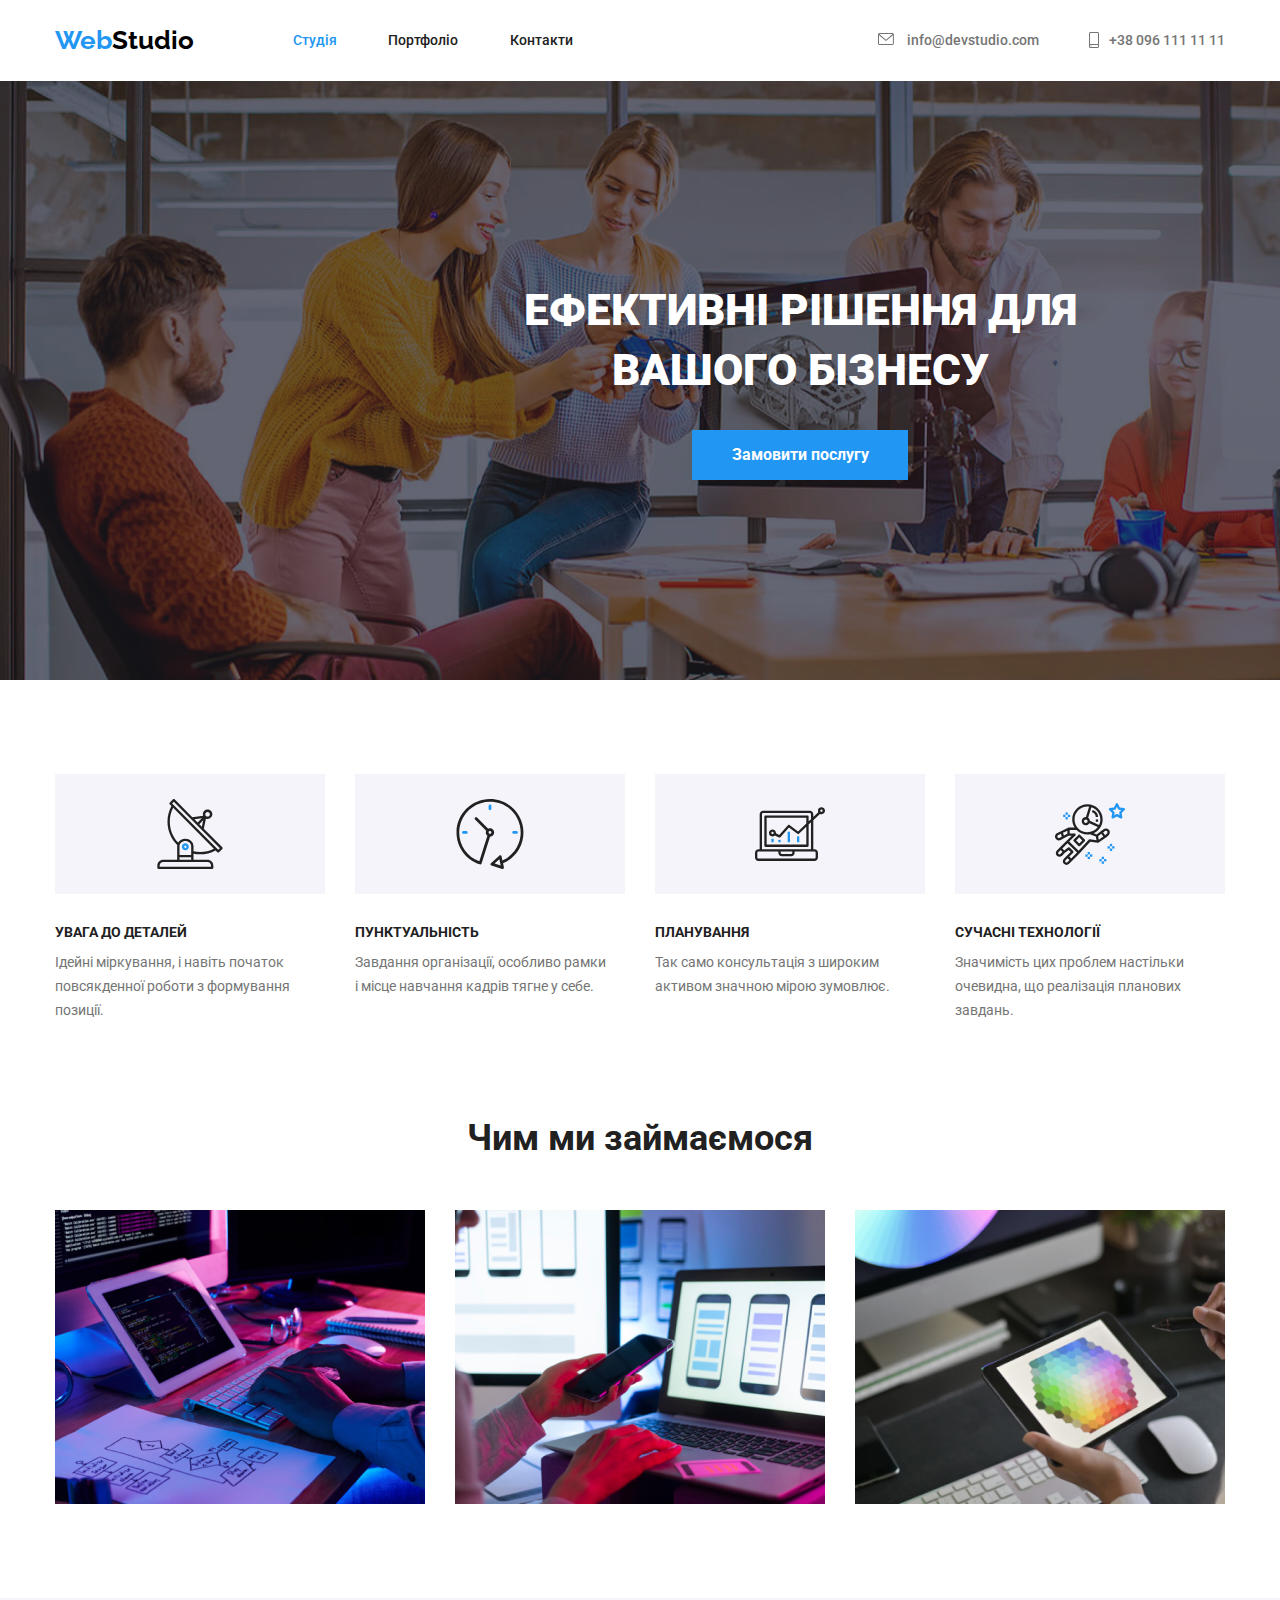
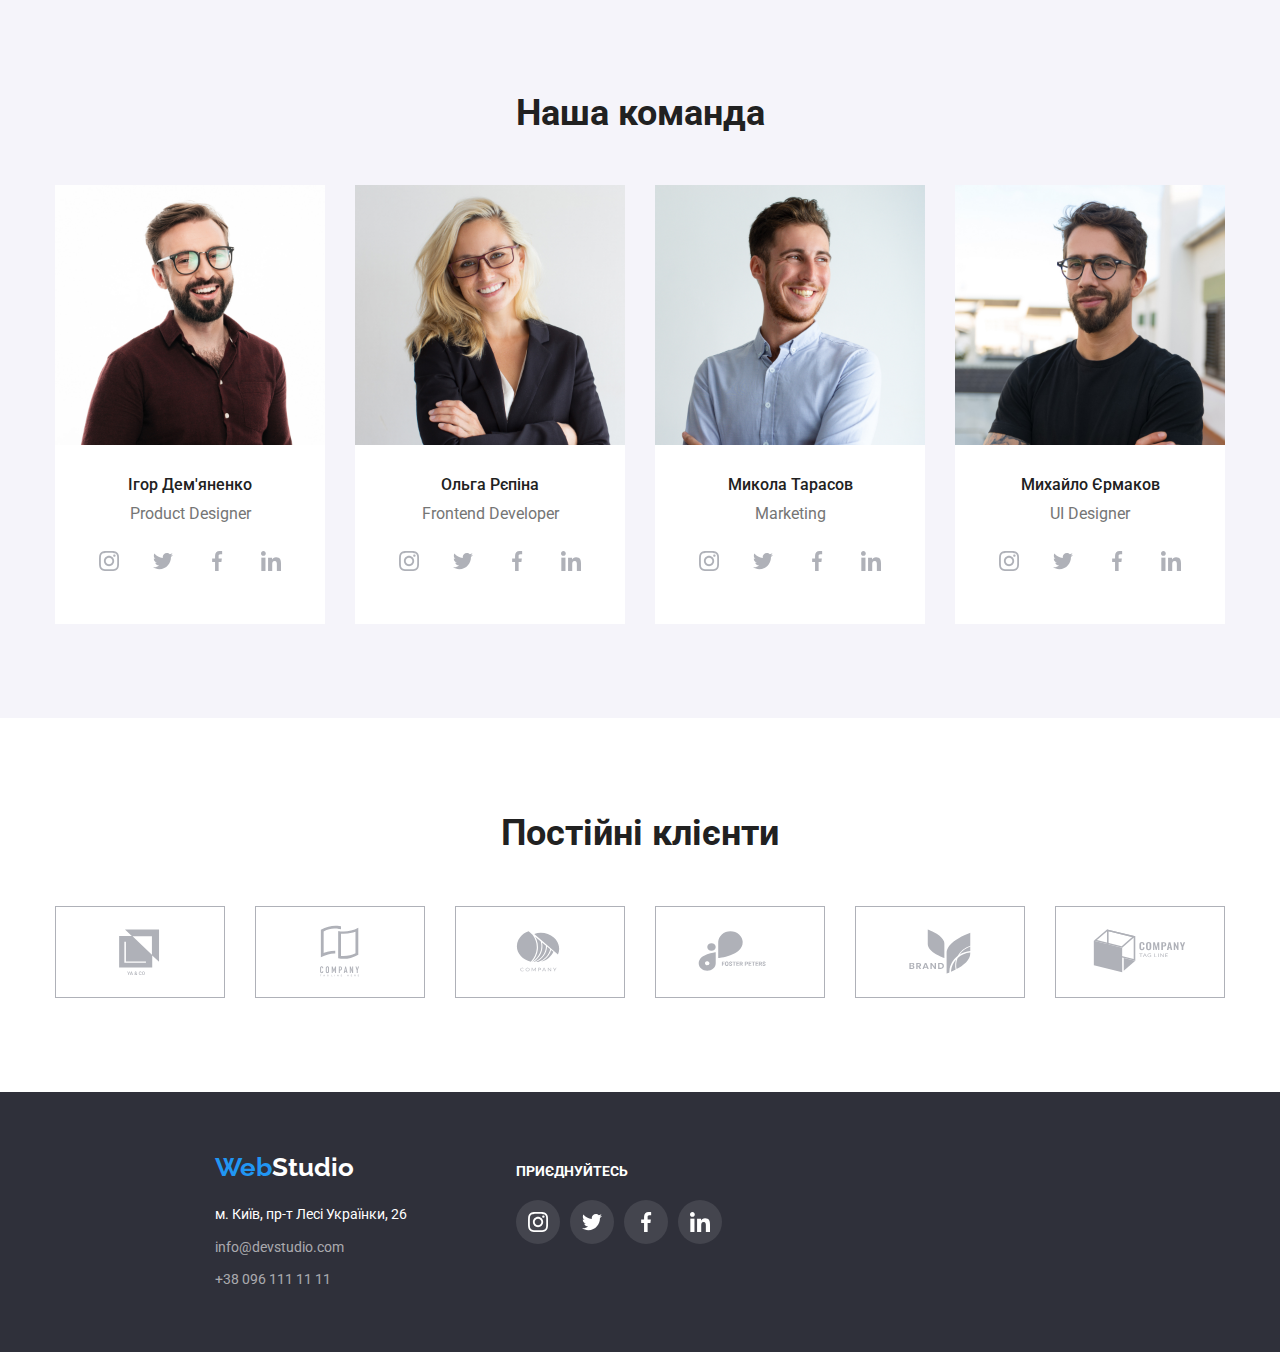
==== commit b095c3bc: "Our Clients Сделал рамки" ====
--- a/index.html
+++ b/index.html
@@ -400,7 +400,7 @@
         </li >
         
         <li class="client_img">
-          <svg
+          <svg 
           width="106"
           height="60">
             <use href="./images/sprite/symbol-defs.svg#icon-logo2"></use>
--- a/css/styles.css
+++ b/css/styles.css
@@ -102,17 +102,20 @@
     padding-bottom: 32px;
     padding-top: 32px;
 }
-.nav_mid_active{
-    color: var(--accent-color);
-}
+
+
 /* nav mid portfolio */
 .nav_mid {
     display: flex;
 }
+
 a.nav_mid_st{
     text-decoration: none;
 }
-.nav_mid_st ,.nav_mid_portfolio ,.nav_mid_kontact{
+.nav_mid_st,
+.nav_mid_portfolio,
+.nav_mid_kontact{
+    display: inline-block;
     text-decoration: none;
     list-style: none;
     color: var(--title-text-color);
@@ -120,6 +123,21 @@
     font-size: 14px;
     line-height: 1.2;
 }
+.nav_mid_active {
+    color: var(--accent-color);
+}
+.nav_mid_st:hover,
+.nav_mid_st:focus {
+    color: var(--accent-color);
+}
+.nav_mid_portfolio:hover,
+.nav_mid_portfolio:focus{
+    color: var(--accent-color);
+}
+.nav_mid_kontact:hover,
+.nav_mid_kontact:focus {
+    color: var(--accent-color);
+}
 
 .nav_mid_one,
 .nav_mid_two,
@@ -135,6 +153,7 @@
 .nav_mid_three {
     width: 64px;
 }
+
 /* NAV RIGHT */
 .nav_right {
     display: flex;
@@ -156,14 +175,16 @@
 .nav_right_mail_group {
     display: block;
 }
-.icon_nav_right_mail:hover {
+.icon_nav_right_mail:hover,
+.icon_nav_right_mail:focus {
     fill: var(--accent-color);
 }
 a.nav_right_mail{
     text-decoration: none;
     color: var(--primary-text-color);
 }
-a.nav_right_mail:hover {
+a.nav_right_mail:hover,
+a.nav_right_mail:focus {
     color: var(--accent-color);
 }
 
@@ -176,14 +197,16 @@
 .nav_right_num_color {
     color: var(--primary-text-color);
 }
-.nav_right_num_color:hover {
+.nav_right_num_color:hover,
+.nav_right_num_color:focus {
     color: #2196F3;
 }
 .icon-smartphone {
     margin-right: 10px;
     fill: var(--primary-text-color);
 }
-.icon-smartphone:hover {
+.icon-smartphone:hover,
+.icon-smartphone:focus {
     fill: var(--accent-color);
 }
  /* ==========================HEADER SECTION=============================== */
@@ -366,19 +389,26 @@
 }
 .client_img_block {
     display: flex;
-    gap: 30px;
-}
+    justify-content: center;
+    align-items: center;
+    gap: 30px;   
+    
+}
+
 .client_img {
     padding-left: 32px;
     padding-right: 32px;
-    fill: var(--social-icons);
-    display: flex;
-    justify-content: center;
-    align-items: center;
     width: 170px;
     height: 92px;
-}
-.client_img:hover {
+    fill: var(--social-icons);
+    display: flex;
+    justify-content: center;
+    align-items: center;
+    border: 1px solid #AFB1B8 
+}
+
+.client_img:hover,
+.client_img:focus {
     fill: var(--accent-color);
 }
   /* ===========================OUR CLIENTS ===========================*/
@@ -422,7 +452,7 @@
     margin-right: 70px;
 }
 .footer_block_socials {
-    padding-top: 72px;
+    padding-top: 12px;
 }
 .address_address:not(:last-child) {
     margin-bottom: 9px;
@@ -446,7 +476,8 @@
     background-color: rgba(255, 255, 255, 0.1);
     border-radius: 50%;
 }
-.footer_title_img:hover {
+.footer_title_img:hover,
+.footer_title_img:focus {
     background-color: var(--accent-color);
 }
 /* =======================FOOTER SECTION========================/ */
@@ -472,7 +503,8 @@
     font-size: 16px;
     line-height: 1.62;
 }
-.p_button:hover {
+.p_button:hover,
+.p_button:focus {
     background-color: var(--accent-color);
     color: var(--white-color);
 }
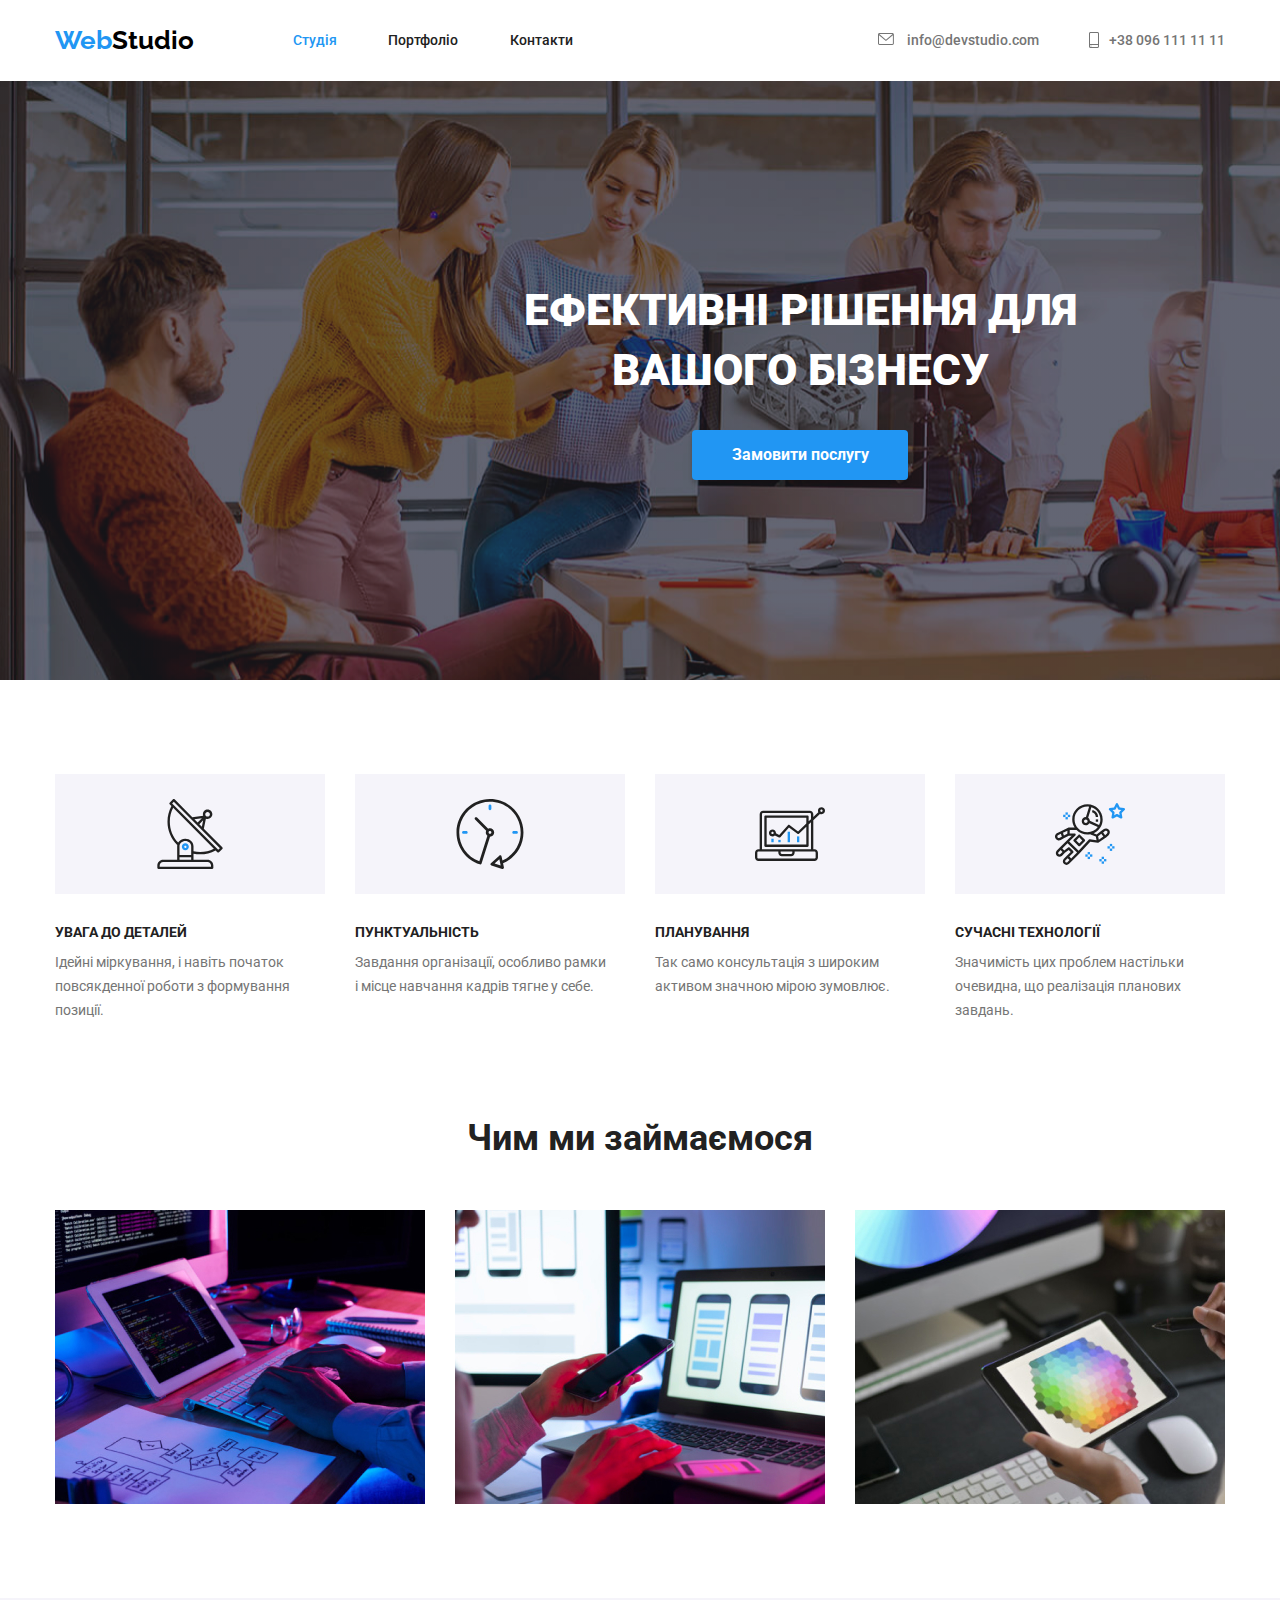
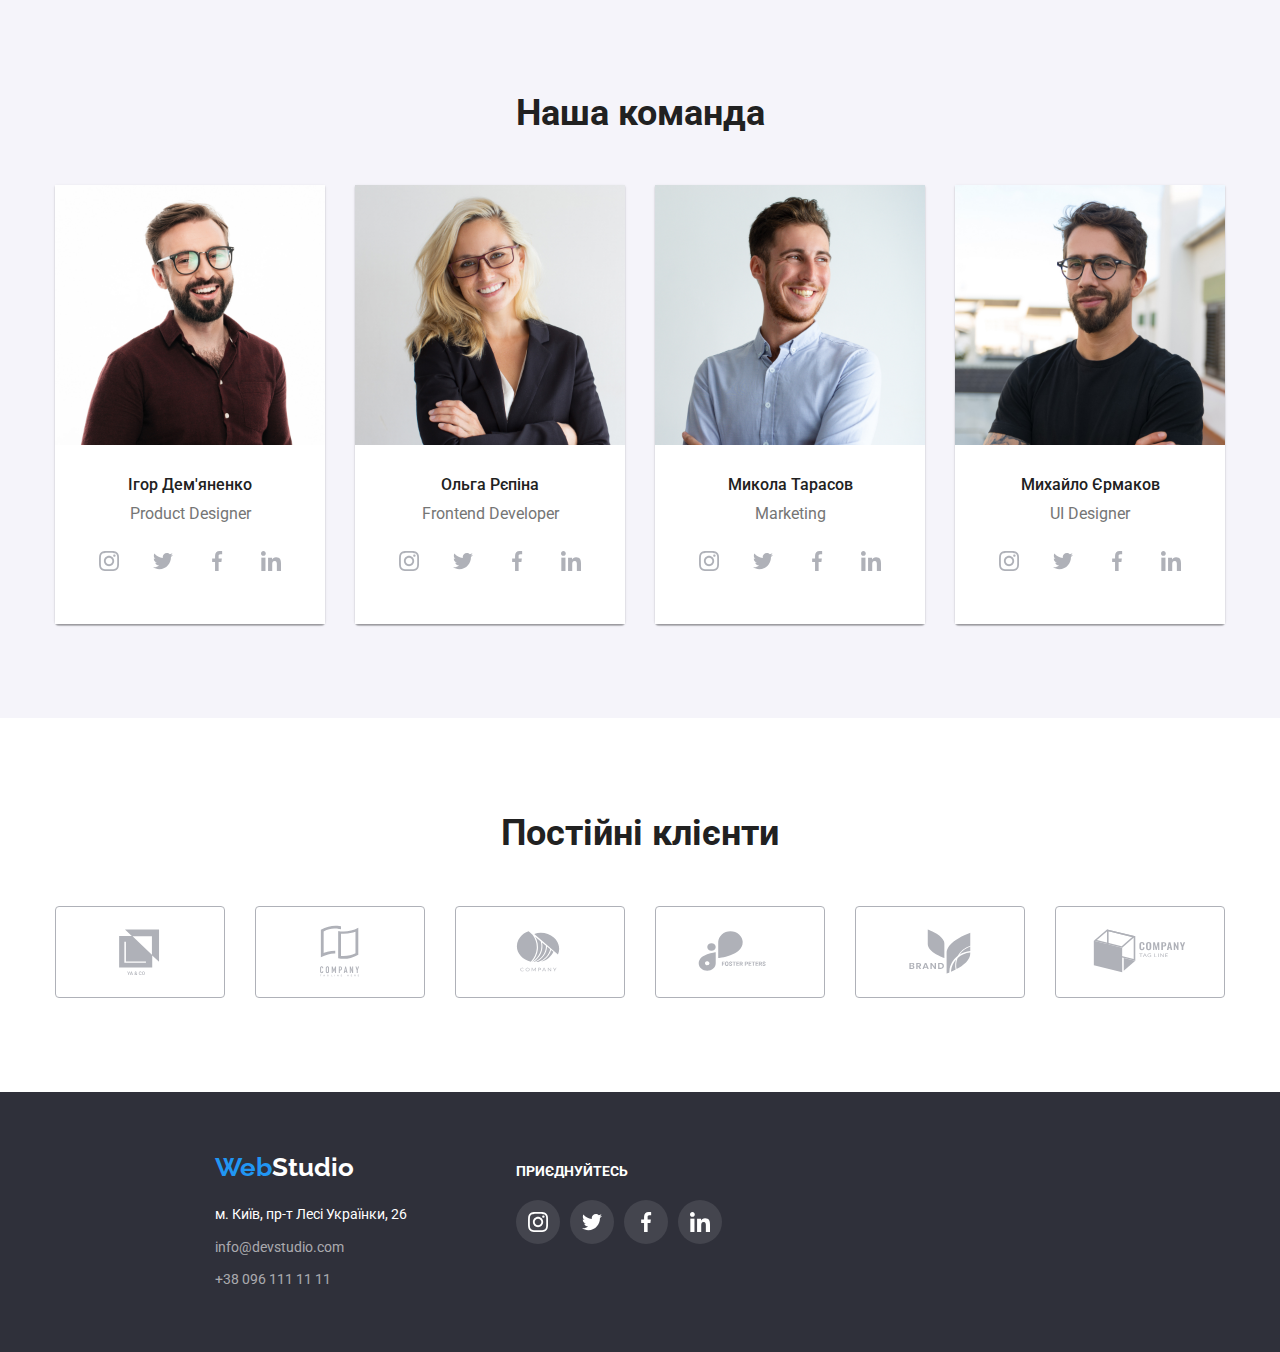
==== commit e54b75d8: "Тени по всему макету" ====
--- a/index.html
+++ b/index.html
@@ -1,30 +1,34 @@
 <!DOCTYPE html>
 <html lang="en">
-  <head>
-    <meta charset="UTF-8" />
-    <meta http-equiv="X-UA-Compatible" content="IE=edge" />
-    <meta name="viewport" content="width=device-width, initial-scale=1.0" />
-    <title>firstwork</title>
-    <link rel="stylesheet" href="https://cdn.jsdelivr.net/npm/modern-normalize@1.1.0/modern-normalize.min.css">
-    <link rel="stylesheet" href="./css/styles.css" />
-    <link rel="preconnect" href="https://fonts.googleapis.com">
-<link rel="preconnect" href="https://fonts.gstatic.com" crossorigin>
-<link href="https://fonts.googleapis.com/css2?family=Raleway:wght@700&family=Roboto:wght@400;500;700&display=swap" rel="stylesheet">
-  </head>
-
-  <body>
-    <header> 
-      <div class="conteiner conteiner_header">
+
+<head>
+  <meta charset="UTF-8" />
+  <meta http-equiv="X-UA-Compatible" content="IE=edge" />
+  <meta name="viewport" content="width=device-width, initial-scale=1.0" />
+  <title>firstwork</title>
+  <link rel="stylesheet" href="https://cdn.jsdelivr.net/npm/modern-normalize@1.1.0/modern-normalize.min.css">
+  <link rel="stylesheet" href="./css/styles.css" />
+  <link rel="preconnect" href="https://fonts.googleapis.com">
+  <link rel="preconnect" href="https://fonts.gstatic.com" crossorigin>
+  <link href="https://fonts.googleapis.com/css2?family=Raleway:wght@700&family=Roboto:wght@400;500;700&display=swap"
+    rel="stylesheet">
+</head>
+
+<body>
+  <header>
+
+    <div class="conteiner conteiner_header">
       <!-- logo -->
-  
-        <a class="logo" href="/">
+
+      <a class="logo" href="/">
         <p class="logo_studio">
-          <span class="logo-web">Web</span>Studio</p>
+          <span class="logo-web">Web</span>Studio
+        </p>
       </a>
-      
+
       <!-- navigation -->
       <nav class="nav">
-        
+
         <ul class="nav_mid">
           <li class="nav_mid_one">
             <a class="nav_mid_active" href="">Студія</a>
@@ -35,250 +39,215 @@
           <li class="nav_mid_three">
             <a class="nav_mid_kontact" href="">Контакти</a>
           </li>
-         </ul>
-        
-      
-
-      
-
-      <!-- navigationRight -->
-      
-      <ul class="nav_right">
-         <div class="nav_right_logo_mail">
-
-        
-
-         <li class="nav_right_mail_group">
-           <svg 
-            width="16"
-            height="12" 
-            class="icon_nav_right_mail">
-            <use class="icon_nav_right_mail_io" href="./images/sprite/symbol-defs.svg#icon-mail"></use>
-           </svg>
-           <a class="nav_right_mail" href="mailto:info@devstudio.com">info@devstudio.com</a> 
-        </li>
-
-        </div>
-
-         <div class="nav_right_number">
-        <li class="nav_right_number_group">
-          <svg
-           width="10"
-           height="16" 
-             class="icon-smartphone">
-            <use href="./images/sprite/symbol-defs.svg#icon-smartphone"></use>
-          </svg>
-          <a class="nav_right_num_color" href="tel:+380961111111">+38 096 111 11 11</a>
-        </li>
-        
-
-        </div>
-      </ul>
+        </ul>
+
+
+
+
+
+        <!-- navigationRight -->
+
+        <ul class="nav_right">
+
+
+
+
+          <li class="nav_right_mail_group">
+            <svg width="16" height="12" class="icon_nav_right_mail">
+              <use href="./images/sprite/symbol-defs.svg#icon-mail"></use>
+            </svg>
+            <a class="nav_right_mail" href="mailto:info@devstudio.com">info@devstudio.com</a>
+          </li>
+
+
+
+
+          <li class="nav_right_number_group">
+            <svg width="10" height="16" class="icon-smartphone">
+              <use href="./images/sprite/symbol-defs.svg#icon-smartphone"></use>
+            </svg>
+            <a class="nav_right_num_color" href="tel:+380961111111">+38 096 111 11 11</a>
+          </li>
+
+        </ul>
       </nav>
-
-    </header>
-
-    <main>
-      <!-- hero -->
-    
-      <section>
-        <div class="conteiner hero_sect">
-          <h1 class="hero_title">
+    </div>
+  </header>
+
+  <main>
+    <!-- hero -->
+
+    <section>
+      <div class="conteiner hero_sect">
+        <h1 class="hero_title">
           ЕФЕКТИВНІ РІШЕННЯ ДЛЯ
           ВАШОГО БІЗНЕСУ
-         </h1>
-    
+        </h1>
+
         <button class="hero_btn" type="button">Замовити послугу</button>
-        </div>
-      </section>
-    
-
-      <!-- peculiarity -->
-      <section class="peculiarity conteiner">
-        <ul class="peculiarity-conteiner">
-          
-          <li class="peculiarite-item">
-            <div class="peculiarite-item_img">
-            <svg
-            width="70"
-            height="70">
+      </div>
+    </section>
+
+
+    <!-- peculiarity -->
+    <section class="peculiarity conteiner">
+      <ul class="peculiarity-conteiner">
+
+        <li class="peculiarite-item">
+          <div class="peculiarite-item_img">
+            <svg width="70" height="70">
               <use href="./images/sprite/symbol-defs.svg#icon-antenna1"></use>
             </svg>
-            </div>
-            <h3 class="peculiarity-title">УВАГА ДО ДЕТАЛЕЙ</h3>
-            <p class="peculiarity-text">
-              Ідейні міркування, і навіть початок повсякденної роботи з
-              формування позиції.
-            </p>
-          
-          </li>
-          
-          <li class="peculiarite-item">
-            <div class="peculiarite-item_img">
-              <svg
-              width="70"
-              height="70">
-                <use href="./images/sprite/symbol-defs.svg#icon-clock2"></use>
-              </svg>
-              </div>
-            <h3 class="peculiarity-title">ПУНКТУАЛЬНІСТЬ</h3>
-            <p class="peculiarity-text">
-              Завдання організації, особливо рамки<br /> і місце навчання кадрів тягне
-              у себе.
-            </p>
-          </li>
-          
-          <li class="peculiarite-item">
-            <div class="peculiarite-item_img">
-              <svg
-              width="70"
-              height="70">
-                <use href="./images/sprite/symbol-defs.svg#icon-diagram3"></use>
-              </svg>
-              </div>
-            <h3 class="peculiarity-title">ПЛАНУВАННЯ</h3>
-            <p class="peculiarity-text">
-              Так само консультація з широким активом значною мірою зумовлює.
-            </p>
-          </li>
-          
-          <li class="peculiarite-item">
-            <div class="peculiarite-item_img">
-              <svg
-              width="70"
-              height="70">
-                <use href="./images/sprite/symbol-defs.svg#icon-astronaut4"></use>
-              </svg>
-              </div>
-            <h3 class="peculiarity-title">СУЧАСНІ ТЕХНОЛОГІЇ</h3>
-            <p class="peculiarity-text">
-              Значимість цих проблем настільки очевидна, що реалізація планових
-              завдань.
-            </p>
-          </li>
-
-        </ul>
-      </section>
-      <!-- progects -->
-      <section class="progects">
-        <div class="conteiner">
+          </div>
+          <h3 class="peculiarity-title">УВАГА ДО ДЕТАЛЕЙ</h3>
+          <p class="peculiarity-text">
+            Ідейні міркування, і навіть початок повсякденної роботи з
+            формування позиції.
+          </p>
+
+        </li>
+
+        <li class="peculiarite-item">
+          <div class="peculiarite-item_img">
+            <svg width="70" height="70">
+              <use href="./images/sprite/symbol-defs.svg#icon-clock2"></use>
+            </svg>
+          </div>
+          <h3 class="peculiarity-title">ПУНКТУАЛЬНІСТЬ</h3>
+          <p class="peculiarity-text">
+            Завдання організації, особливо рамки<br /> і місце навчання кадрів тягне
+            у себе.
+          </p>
+        </li>
+
+        <li class="peculiarite-item">
+          <div class="peculiarite-item_img">
+            <svg width="70" height="70">
+              <use href="./images/sprite/symbol-defs.svg#icon-diagram3"></use>
+            </svg>
+          </div>
+          <h3 class="peculiarity-title">ПЛАНУВАННЯ</h3>
+          <p class="peculiarity-text">
+            Так само консультація з широким активом значною мірою зумовлює.
+          </p>
+        </li>
+
+        <li class="peculiarite-item">
+          <div class="peculiarite-item_img">
+            <svg width="70" height="70">
+              <use href="./images/sprite/symbol-defs.svg#icon-astronaut4"></use>
+            </svg>
+          </div>
+          <h3 class="peculiarity-title">СУЧАСНІ ТЕХНОЛОГІЇ</h3>
+          <p class="peculiarity-text">
+            Значимість цих проблем настільки очевидна, що реалізація планових
+            завдань.
+          </p>
+        </li>
+
+      </ul>
+    </section>
+    <!-- progects -->
+    <section class="progects">
+      <div class="conteiner">
         <h2 class="progects_title">Чим ми займаємося</h2>
         <ul class="progect_img">
           <li>
-            <img
-              src="/images/whatwedo/noyt.jpg"
-              alt="Ноутбук"
-              width="370"
-              height="294"
-            />
+            <img src="/images/whatwedo/noyt.jpg" alt="Ноутбук" width="370" height="294" />
           </li>
           <li>
-            <img
-              src="/images/whatwedo/tel.jpg"
-              alt="Ноутбук и телефон"
-              width="370"
-              height="294"
-            />
+            <img src="/images/whatwedo/tel.jpg" alt="Ноутбук и телефон" width="370" height="294" />
           </li>
           <li>
-            <img
-              src="/images/whatwedo/plansh.jpg"
-              alt="Планшет"
-              width="370"
-              height="294"
-            />
+            <img src="/images/whatwedo/plansh.jpg" alt="Планшет" width="370" height="294" />
           </li>
         </ul>
       </div>
-      </section>
-
-      <!-- team -->
-      <section class="team">
-        <div class="conteiner">
+    </section>
+
+    <!-- team -->
+    <section class="team">
+      <div class="conteiner">
         <h2 class="team_title">Наша команда</h2>
         <ul class="team_group">
-          <li>
-            <img class="team_img"
-              src="/images/personal/pers1.jpg"
-              alt="Первый сотрудник мужчина"
-              width="270"
-              height="260"
-            />
+          <li class="team_group_box">
+            <img class="team_img" src="/images/personal/pers1.jpg" alt="Первый сотрудник мужчина" width="270"
+              height="260" />
             <div class="team_info">
               <p class="team_name">Ігор Дем'яненко</p>
               <p class="team_job">Product Designer</p>
-              
-          
-                <ul class="team_icons">
-                  <li>
-                    <a class="team_icons_link" href="">
+
+
+              <ul class="team_icons">
+
+                <li>
+                  <a class="team_icons_link" href="">
                     <svg class="team_icons_group">
                       <use href="./images/sprite/symbol-defs.svg#icon-instagram"></use>
-                    </svg>  
-                    </a>
-                  </li>
-                  <li>
-                    <a class="team_icons_link" href="">
+                    </svg>
+                  </a>
+                </li>
+
+                <li>
+                  <a class="team_icons_link" href="">
                     <svg class="team_icons_group">
                       <use href="./images/sprite/symbol-defs.svg#icon-twitter"></use>
                     </svg>
-                    </a>
-                  </li>
-                  <li>
-                    <a class="team_icons_link" href="">
+                  </a>
+                </li>
+
+                <li>
+                  <a class="team_icons_link" href="">
                     <svg class="team_icons_group">
                       <use href="./images/sprite/symbol-defs.svg#icon-facebook"></use>
                     </svg>
                   </a>
                 </li>
-                  <li>
-                    <a class="team_icons_link" href="">
-                    <svg class="team_icons_group">
-                        <use href="./images/sprite/symbol-defs.svg#icon-linkedin"></use>
-                      </svg>
-                    </a>
-                  </li>
-                </ul>
-
-              
+
+                <li>
+                  <a class="team_icons_link" href="">
+                    <svg class="team_icons_group">
+                      <use href="./images/sprite/symbol-defs.svg#icon-linkedin"></use>
+                    </svg>
+                  </a>
+                </li>
+
+              </ul>
+
+
             </div>
           </li>
 
-          <li>
-            <img class="team_img"
-              src="/images/personal/pers2.jpg"
-              alt="Сотрудница"
-              width="270"
-              height="260"
-            />
+          <li class="team_group_box">
+            <img class="team_img" src="/images/personal/pers2.jpg" alt="Сотрудница" width="270" height="260" />
             <div class="team_info">
               <p class="team_name">Ольга Рєпіна</p>
               <p class="team_job">Frontend Developer</p>
               <ul class="team_icons">
                 <li>
                   <a class="team_icons_link" href="">
-                  <svg class="team_icons_group">
-                    <use href="./images/sprite/symbol-defs.svg#icon-instagram"></use>
-                  </svg>  
-                  </a>
-                </li>
-                <li>
-                  <a class="team_icons_link" href="">
-                  <svg class="team_icons_group">
-                    <use href="./images/sprite/symbol-defs.svg#icon-twitter"></use>
-                  </svg>
-                  </a>
-                </li>
-                <li>
-                  <a class="team_icons_link" href="">
-                  <svg class="team_icons_group">
-                    <use href="./images/sprite/symbol-defs.svg#icon-facebook"></use>
-                  </svg>
-                </a>
-              </li>
-                <li>
-                  <a class="team_icons_link" href="">
-                  <svg class="team_icons_group">
+                    <svg class="team_icons_group">
+                      <use href="./images/sprite/symbol-defs.svg#icon-instagram"></use>
+                    </svg>
+                  </a>
+                </li>
+                <li>
+                  <a class="team_icons_link" href="">
+                    <svg class="team_icons_group">
+                      <use href="./images/sprite/symbol-defs.svg#icon-twitter"></use>
+                    </svg>
+                  </a>
+                </li>
+                <li>
+                  <a class="team_icons_link" href="">
+                    <svg class="team_icons_group">
+                      <use href="./images/sprite/symbol-defs.svg#icon-facebook"></use>
+                    </svg>
+                  </a>
+                </li>
+                <li>
+                  <a class="team_icons_link" href="">
+                    <svg class="team_icons_group">
                       <use href="./images/sprite/symbol-defs.svg#icon-linkedin"></use>
                     </svg>
                   </a>
@@ -286,14 +255,9 @@
               </ul>
             </div>
           </li>
-          <li>
-
-            <img class="team_img"
-              src="/images/personal/pers3.jpg"
-              alt="Второй сотрудник"
-              width="270"
-              height="260"
-            />
+
+          <li class="team_group_box">
+            <img class="team_img" src="/images/personal/pers3.jpg" alt="Второй сотрудник" width="270" height="260" />
             <div class="team_info">
               <p class="team_name">Микола Тарасов</p>
               <p class="team_job">Marketing</p>
@@ -301,31 +265,31 @@
 
                 <li>
                   <a class="team_icons_link" href="">
-                  <svg class="team_icons_group">
-                    <use href="./images/sprite/symbol-defs.svg#icon-instagram"></use>
-                  </svg>  
-                  </a>
-                </li>
-
-                <li>
-                  <a class="team_icons_link" href="">
-                  <svg class="team_icons_group">
-                    <use href="./images/sprite/symbol-defs.svg#icon-twitter"></use>
-                  </svg>
-                  </a>
-                </li>
-
-                <li>
-                  <a class="team_icons_link" href="">
-                  <svg class="team_icons_group">
-                    <use href="./images/sprite/symbol-defs.svg#icon-facebook"></use>
-                  </svg>
-                </a>
-              </li>
-
-                <li>
-                  <a class="team_icons_link" href="">
-                  <svg class="team_icons_group">
+                    <svg class="team_icons_group">
+                      <use href="./images/sprite/symbol-defs.svg#icon-instagram"></use>
+                    </svg>
+                  </a>
+                </li>
+
+                <li>
+                  <a class="team_icons_link" href="">
+                    <svg class="team_icons_group">
+                      <use href="./images/sprite/symbol-defs.svg#icon-twitter"></use>
+                    </svg>
+                  </a>
+                </li>
+
+                <li>
+                  <a class="team_icons_link" href="">
+                    <svg class="team_icons_group">
+                      <use href="./images/sprite/symbol-defs.svg#icon-facebook"></use>
+                    </svg>
+                  </a>
+                </li>
+
+                <li>
+                  <a class="team_icons_link" href="">
+                    <svg class="team_icons_group">
                       <use href="./images/sprite/symbol-defs.svg#icon-linkedin"></use>
                     </svg>
                   </a>
@@ -335,42 +299,36 @@
             </div>
           </li>
 
-          <li>
-            <img class="team_img"
-              src="/images/personal/pers4.jpg"
-              alt="Третий сотрудник"
-              width="270"
-              height="260"
-            />
-
+          <li class="team_group_box">
+            <img class="team_img" src="/images/personal/pers4.jpg" alt="Третий сотрудник" width="270" height="260" />
             <div class="team_info">
               <p class="team_name">Михайло Єрмаков</p>
               <p class="team_job">UI Designer</p>
               <ul class="team_icons">
                 <li>
                   <a class="team_icons_link" href="">
-                  <svg class="team_icons_group">
-                    <use href="./images/sprite/symbol-defs.svg#icon-instagram"></use>
-                  </svg>  
-                  </a>
-                </li>
-                <li>
-                  <a class="team_icons_link" href="">
-                  <svg class="team_icons_group">
-                    <use href="./images/sprite/symbol-defs.svg#icon-twitter"></use>
-                  </svg>
-                  </a>
-                </li>
-                <li>
-                  <a class="team_icons_link" href="">
-                  <svg class="team_icons_group">
-                    <use href="./images/sprite/symbol-defs.svg#icon-facebook"></use>
-                  </svg>
-                </a>
-              </li>
-                <li>
-                  <a class="team_icons_link" href="">
-                  <svg class="team_icons_group">
+                    <svg class="team_icons_group">
+                      <use href="./images/sprite/symbol-defs.svg#icon-instagram"></use>
+                    </svg>
+                  </a>
+                </li>
+                <li>
+                  <a class="team_icons_link" href="">
+                    <svg class="team_icons_group">
+                      <use href="./images/sprite/symbol-defs.svg#icon-twitter"></use>
+                    </svg>
+                  </a>
+                </li>
+                <li>
+                  <a class="team_icons_link" href="">
+                    <svg class="team_icons_group">
+                      <use href="./images/sprite/symbol-defs.svg#icon-facebook"></use>
+                    </svg>
+                  </a>
+                </li>
+                <li>
+                  <a class="team_icons_link" href="">
+                    <svg class="team_icons_group">
                       <use href="./images/sprite/symbol-defs.svg#icon-linkedin"></use>
                     </svg>
                   </a>
@@ -381,142 +339,120 @@
 
         </ul>
       </div>
-      </section>
-
-      <!-- OUR CLIENTS -->
-      <section>
-        <div class="conteiner client_conteiner">
+    </section>
+
+    <!-- OUR CLIENTS -->
+    <section>
+      <div class="conteiner client_conteiner">
         <h2 class="clients_title">
-          <p>Постійні клієнти</p>
+          Постійні клієнти
         </h2>
-      
-      <ul class="client_img_block">
-        <li class="client_img">
-          <svg
-          width="106"
-          height="60">
-            <use href="./images/sprite/symbol-defs.svg#icon-logo1"></use>
-          </svg>
-        </li >
-        
-        <li class="client_img">
-          <svg 
-          width="106"
-          height="60">
-            <use href="./images/sprite/symbol-defs.svg#icon-logo2"></use>
-          </svg>
-        </li >
-        
-        <li class="client_img">
-          <svg
-          width="106"
-          height="60">
-            <use href="./images/sprite/symbol-defs.svg#icon-logo3"></use>
-          </svg>
-        </li >
-        
-        <li class="client_img">
-          <svg
-          width="106"
-          height="60">
-            <use href="./images/sprite/symbol-defs.svg#icon-logo4"></use>
-          </svg>
-        </li >
-        
-        <li class="client_img">
-          <svg
-          width="106"
-          height="60">
-            <use href="./images/sprite/symbol-defs.svg#icon-logo5"></use>
-          </svg>
-        </li >
-        <li class="client_img">
-        <svg
-          width="106"
-          height="60">
-            <use href="./images/sprite/symbol-defs.svg#icon-logo6"></use>
-          </svg>
-        </li>
-      
-      </ul>
+
+        <ul class="client_img_block">
+          <li class="client_img">
+            <svg width="106" height="60">
+              <use href="./images/sprite/symbol-defs.svg#icon-logo1"></use>
+            </svg>
+          </li>
+
+          <li class="client_img">
+            <svg width="106" height="60">
+              <use href="./images/sprite/symbol-defs.svg#icon-logo2"></use>
+            </svg>
+          </li>
+
+          <li class="client_img">
+            <svg width="106" height="60">
+              <use href="./images/sprite/symbol-defs.svg#icon-logo3"></use>
+            </svg>
+          </li>
+
+          <li class="client_img">
+            <svg width="106" height="60">
+              <use href="./images/sprite/symbol-defs.svg#icon-logo4"></use>
+            </svg>
+          </li>
+
+          <li class="client_img">
+            <svg width="106" height="60">
+              <use href="./images/sprite/symbol-defs.svg#icon-logo5"></use>
+            </svg>
+          </li>
+          <li class="client_img">
+            <svg width="106" height="60">
+              <use href="./images/sprite/symbol-defs.svg#icon-logo6"></use>
+            </svg>
+          </li>
+
+        </ul>
+      </div>
+    </section>
+
+  </main>
+
+  <footer>
+    <div class="footer_conteiner">
+      <div class="conteiner footer_conteiner_flex">
+
+        <div>
+          <a class="logo" href="/">
+            <p class="logo-studio_footer"><span class="logo-web">Web</span>Studio</p>
+          </a>
+
+
+          <address class="address">
+
+            <ul class="address_info">
+              <li class="address_address">
+                <a class="address_city" href="">м. Київ, пр-т Лесі Українки, 26</a>
+              </li>
+              <li class="address_address">
+                <a class="address_link" href="mailto:info@devstudio.com">info@devstudio.com</a>
+              </li>
+              <li class="address_address">
+                <a class="address_phone" href="tel:+380961111111">+38 096 111 11 11</a>
+              </li>
+            </ul>
+          </address>
+        </div>
+
+        <div class="footer_block_socials">
+          <h3 class="footer_title_h">
+            ПРИЄДНУЙТЕСЬ
+          </h3>
+          <ul class="footer_img_flex">
+            <li class="footer_title_img">
+              <svg width="20" height="20">
+                <use href="./images/sprite/symbol-defs.svg#icon-instagram"></use>
+              </svg>
+            </li>
+
+            <li class="footer_title_img">
+              <svg width="20" height="20">
+                <use href="./images/sprite/symbol-defs.svg#icon-twitter"></use>
+              </svg>
+            </li>
+
+            <li class="footer_title_img">
+              <svg width="20" height="20">
+                <use href="./images/sprite/symbol-defs.svg#icon-facebook"></use>
+              </svg>
+            </li>
+
+            <li class="footer_title_img">
+              <svg width="20" height="20">
+                <use href="./images/sprite/symbol-defs.svg#icon-linkedin"></use>
+              </svg>
+            </li>
+          </ul>
+        </div>
+
+
+      </div>
     </div>
-      </section>
-      
-    </main>
-
-    <footer>
-      <div class="footer_conteiner">
-        <div class="conteiner footer_conteiner_flex">
-        
-        <div>
-      <a class="logo" href="/">
-        <p class="logo-studio_footer"><span class="logo-web">Web</span>Studio</p>
-      </a>
-
-      
-      <address class="address">
-        
-        <ul class="address_info">
-          <li class="address_address">
-            <a class="address_city" href="">м. Київ, пр-т Лесі Українки, 26</a>
-          </li>
-          <li class="address_address">
-            <a class="address_link" href="mailto:info@devstudio.com">info@devstudio.com</a>
-          </li>
-          <li class="address_address">
-            <a class="address_phone" href="tel:+380961111111">+38 096 111 11 11</a>
-          </li>
-        </ul>
-      </address>
-        </div>
-
-      <div class="footer_block_socials">
-      <h3 class="footer_title_h">
-        <p>
-          ПРИЄДНУЙТЕСЬ
-        </p>
-      </h3>
-      <ul class="footer_img_flex">
-        <li class="footer_title_img">
-          <svg 
-          width="20"
-          height="20">
-            <use href="./images/sprite/symbol-defs.svg#icon-instagram"></use>
-          </svg>
-        </li>
-
-      <li class="footer_title_img">
-        <svg 
-        width="20"
-        height="20">
-          <use href="./images/sprite/symbol-defs.svg#icon-twitter"></use>
-        </svg>
-      </li>
-       
-      <li class="footer_title_img">
-          <svg 
-          width="20"
-          height="20">
-          <use href="./images/sprite/symbol-defs.svg#icon-facebook"></use>
-        </svg>
-      </li>
-        
-      <li class="footer_title_img">
-          <svg 
-          width="20"
-          height="20">
-          <use href="./images/sprite/symbol-defs.svg#icon-linkedin"></use>
-        </svg>
-      </li>
-      </ul>
-    </div>
-    
-    
-    </div>
-    </div>
-    </footer>
-
-
-  </body>
-</html>
-  +  </footer>
+
+
+</body>
+
+</html>--- a/css/styles.css
+++ b/css/styles.css
@@ -158,56 +158,50 @@
 .nav_right {
     display: flex;
     margin-left: auto;
-    gap: 50px;
-    
-}
-
-.nav_right_logo_mail {
-    display: flex;
-    align-items: center;
-}
+    gap: 50px;   
+}
+
 .icon_nav_right_mail {
     fill: var(--primary-text-color);
     border: 24px;
-    margin-right: 10px;
-    
-}
-.nav_right_mail_group {
-    display: block;
-}
+    margin-right: 10px;  
+}
+
 .icon_nav_right_mail:hover,
 .icon_nav_right_mail:focus {
     fill: var(--accent-color);
 }
+
 a.nav_right_mail{
     text-decoration: none;
     color: var(--primary-text-color);
 }
+
 a.nav_right_mail:hover,
 a.nav_right_mail:focus {
     color: var(--accent-color);
 }
 
-
-
 .nav_right_number_group {
     display: flex;
     justify-self: center;
 }
+
+.icon-smartphone {
+    margin-right: 10px;
+    fill: var(--primary-text-color);
+}
+.icon-smartphone:hover,
+.icon-smartphone:focus {
+    fill: var(--accent-color);
+}
+
 .nav_right_num_color {
     color: var(--primary-text-color);
 }
 .nav_right_num_color:hover,
 .nav_right_num_color:focus {
     color: #2196F3;
-}
-.icon-smartphone {
-    margin-right: 10px;
-    fill: var(--primary-text-color);
-}
-.icon-smartphone:hover,
-.icon-smartphone:focus {
-    fill: var(--accent-color);
 }
  /* ==========================HEADER SECTION=============================== */
 
@@ -245,6 +239,8 @@
     font-weight: 700;
     font-size: 16px;
     line-height: 1.9;
+    box-shadow: 0px 4px 4px rgba(0, 0, 0, 0.15);
+    border-radius: 4px;
 } 
 
 
@@ -323,12 +319,15 @@
     display: flex;
     gap: 30px;
 }
+.team_group_box {
+    box-shadow: 0px 1px 3px rgba(0, 0, 0, 0.12), 0px 1px 1px rgba(0, 0, 0, 0.14), 0px 2px 1px rgba(0, 0, 0, 0.2);
+    border-radius: 0px 0px 4px 4px;
+}
 
 .team_info {
     padding-top: 30px;
     text-align: center;
     background-color: var(--white-color);
-
 }
 
 .team_name{
@@ -351,6 +350,7 @@
     justify-content: center;
     gap: 10px;
 }
+
 .team_icons_link {
     display: flex;
     justify-content: center;
@@ -404,7 +404,9 @@
     display: flex;
     justify-content: center;
     align-items: center;
-    border: 1px solid #AFB1B8 
+    border: 1px solid #AFB1B8;
+    border-radius: 4px;
+    
 }
 
 .client_img:hover,
@@ -486,12 +488,11 @@
 
          
 .portfolio_button{
-    
     padding-top: 94px;
     display: flex;
     justify-content: center;
     column-gap: 8px;
-    margin-bottom: 34px;
+    margin-bottom: 34px;  
 }
 
 .p_button {
@@ -507,32 +508,30 @@
 .p_button:focus {
     background-color: var(--accent-color);
     color: var(--white-color);
+    box-shadow: 0px 3px 1px rgba(0, 0, 0, 0.1), 0px 1px 2px rgba(0, 0, 0, 0.08), 0px 2px 2px rgba(0, 0, 0, 0.12);
 }
 
 .portfolio_btn_one {
     padding-left: 25px;
     padding-right: 25px;
-    
-   
     min-width: 72px;
+    border-radius: 4px;
 }
 .portfolio_btn_two {
-    
     min-width: 125px;
+    border-radius: 4px;
 }
 .portfolio_btn_three {
-   
     min-width: 112px;
-
+    border-radius: 4px;
 }
 .portfolio_btn_fore {
-    
     min-width: 103px;
-
+    border-radius: 4px;
 }
 .portfolio_btn_five{
     min-width: 130px;
-
+    border-radius: 4px;
 }
 /* PORTFOLIO_IMG */
 .portfolio_img{
@@ -545,6 +544,8 @@
 .p_block {
     width: 370px;
     height: 404px;
+    border: 1px solid #EEEEEE;
+    box-shadow: 0px 1px 1px rgba(0, 0, 0, 0.12), 0px 4px 4px rgba(0, 0, 0, 0.06), 1px 4px 6px rgba(0, 0, 0, 0.16);
 }
 .portfolio_img_info {
     padding-top: 20px;
